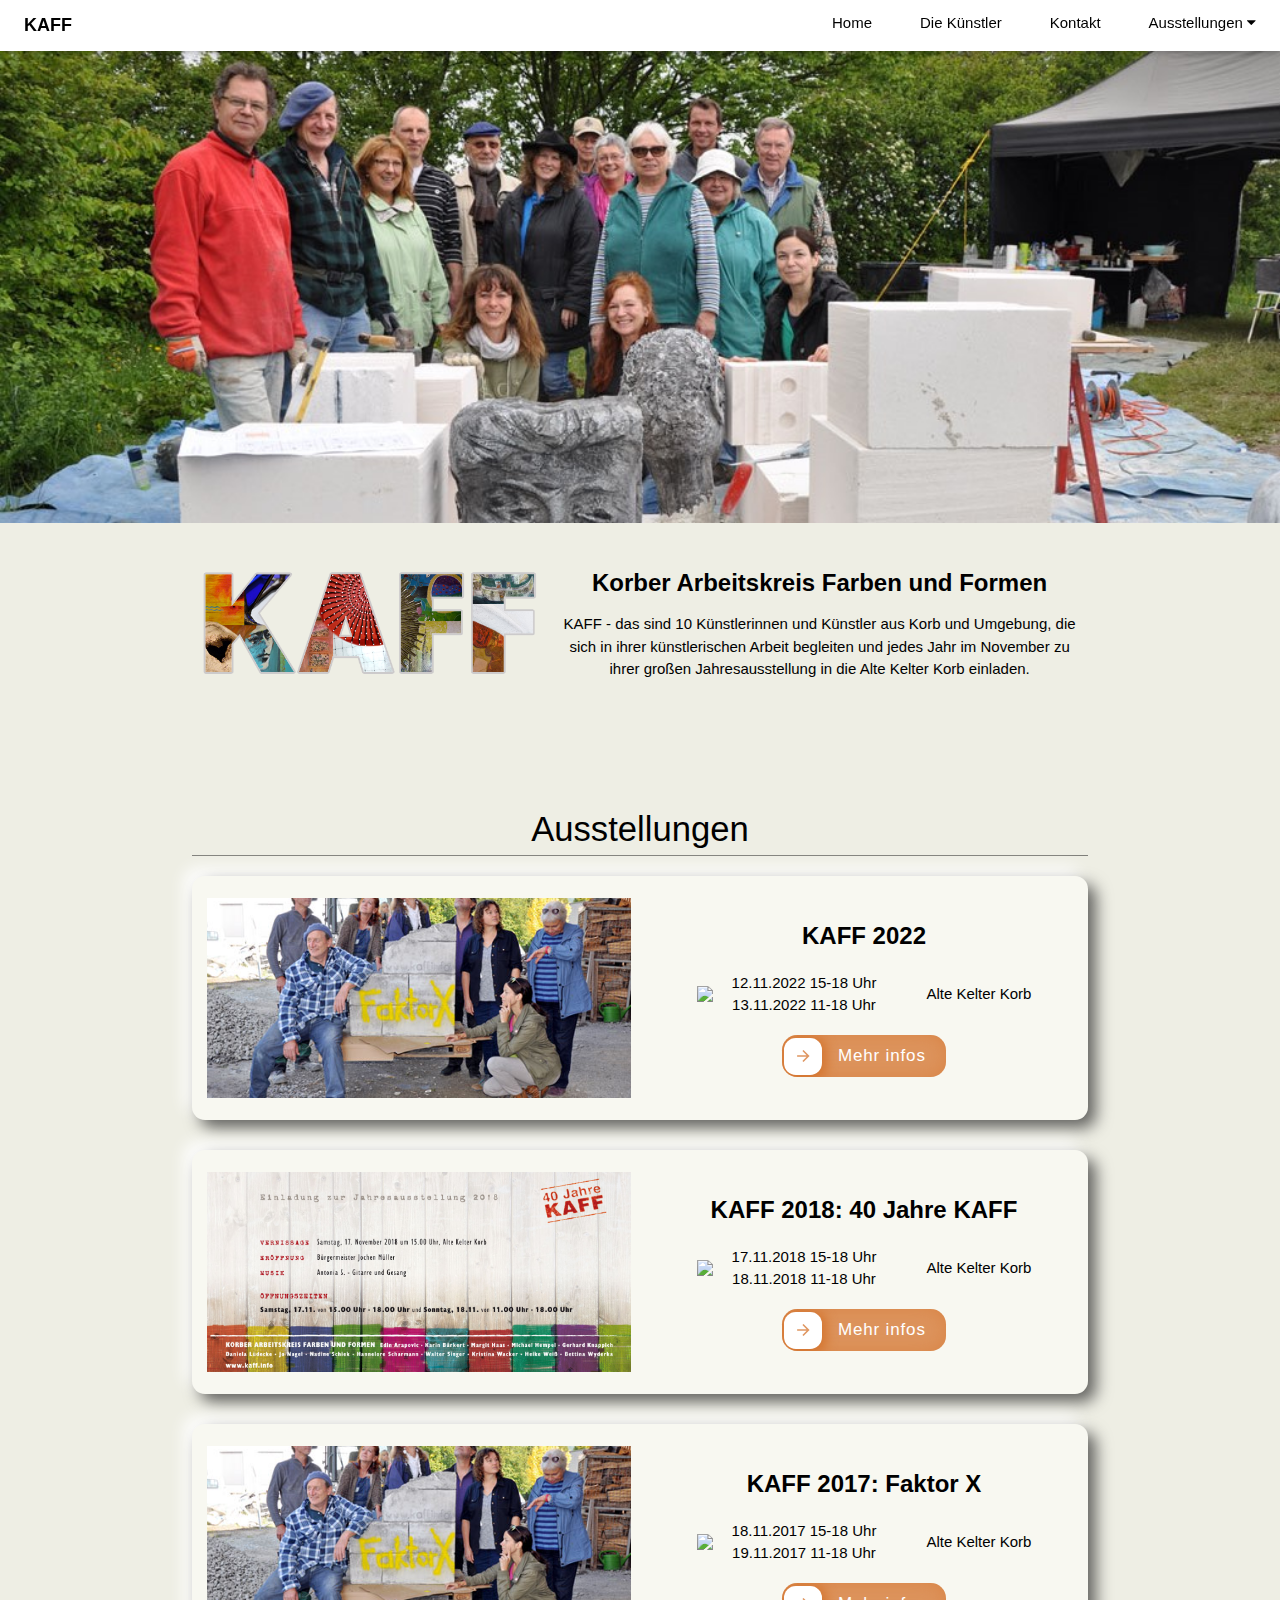
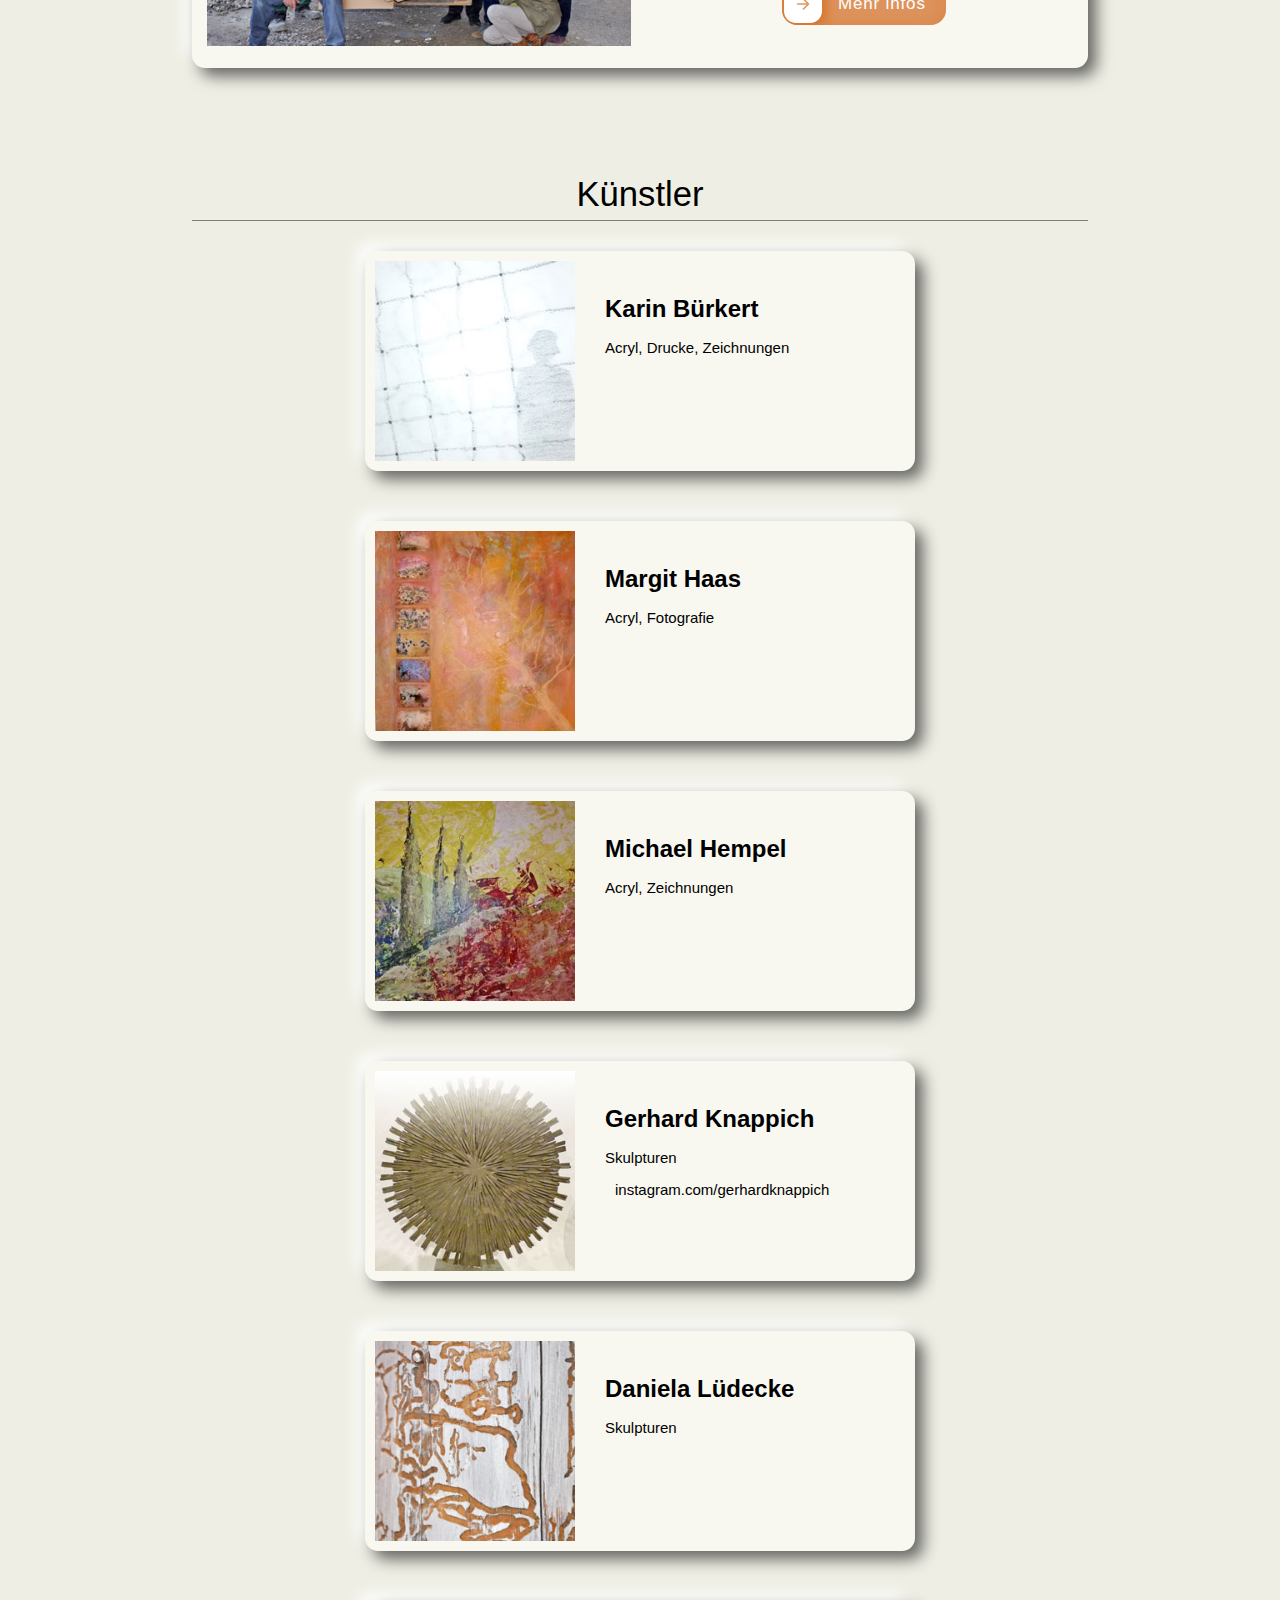
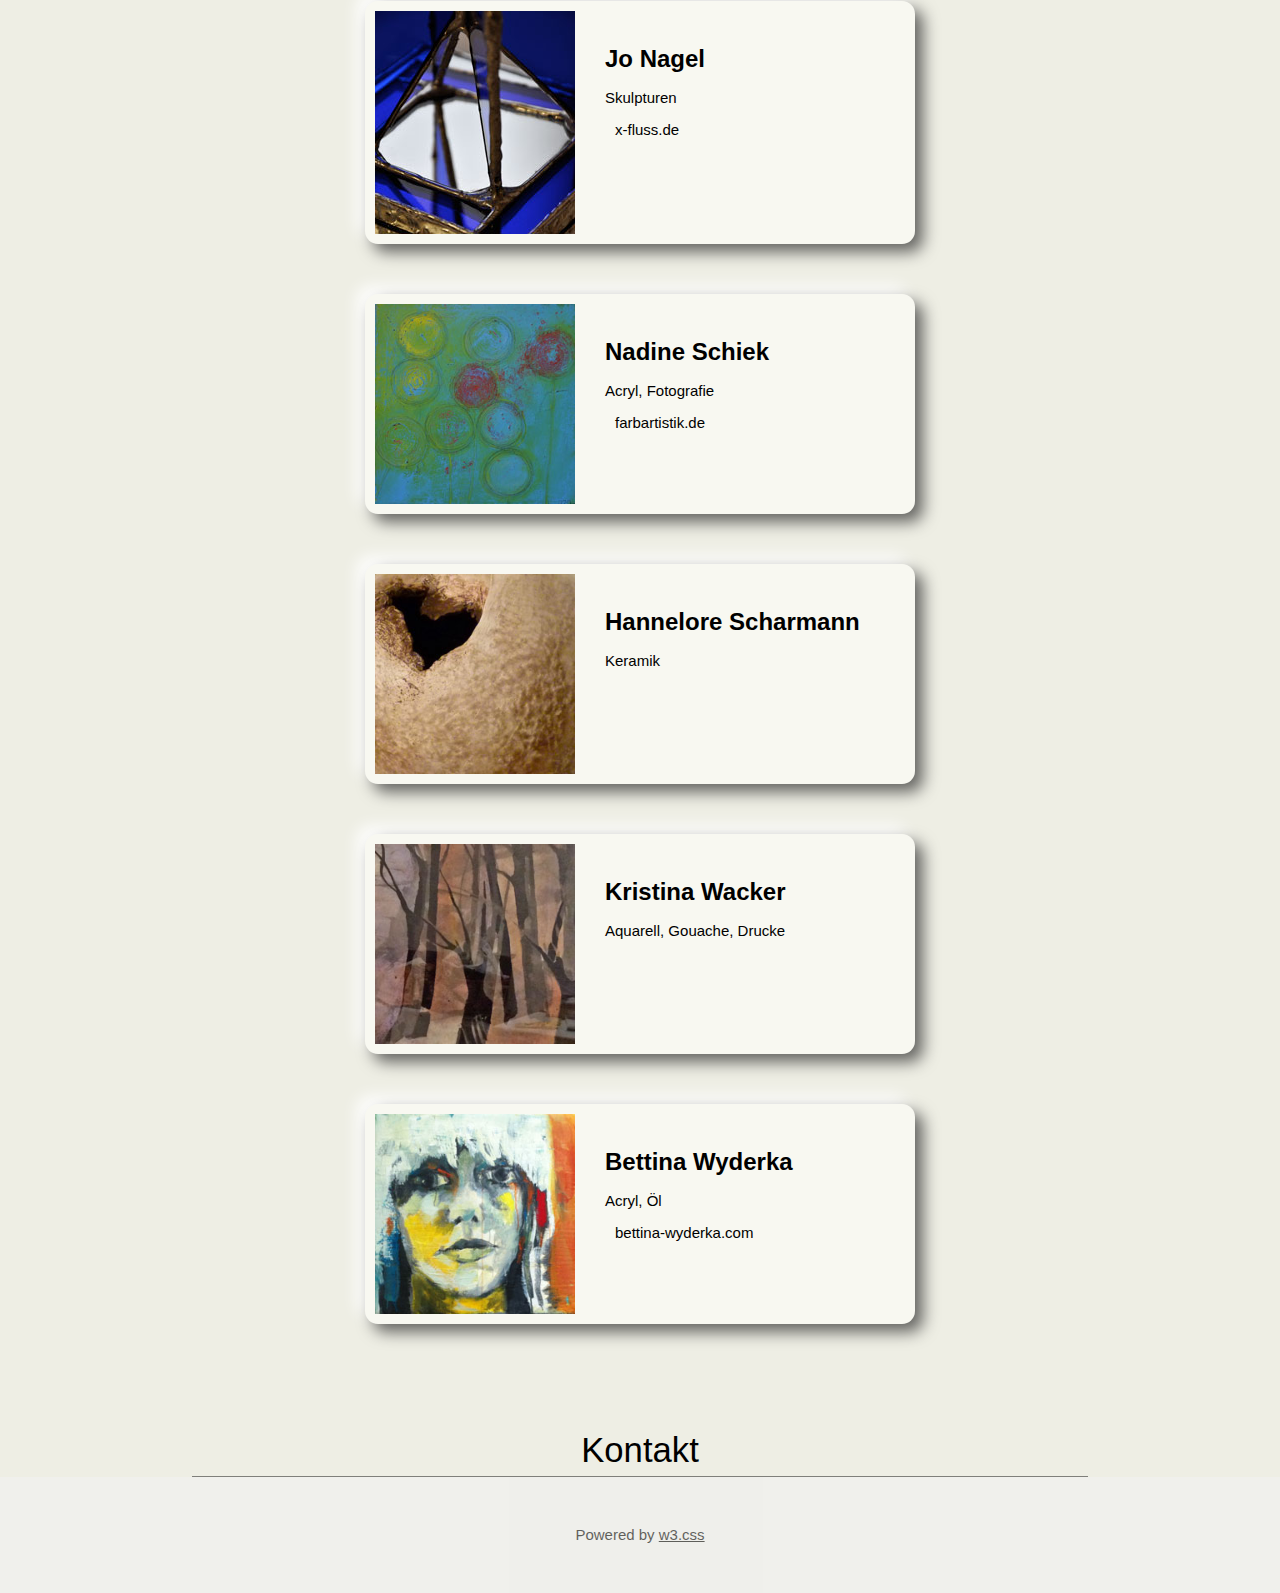
==== index.html @ 0aa97bbf "." ====
<!DOCTYPE html>
<html lang="en">

<head>
    <title>KAFF</title>
    <meta charset="UTF-8">
    <meta name="viewport" content="width=device-width, initial-scale=1">
    <link rel="icon" type="image/x-icon" href="img/favicon.ico">
    <link rel="stylesheet" href="style.css">
    <link rel="stylesheet" href="https://www.w3schools.com/w3css/4/w3.css">
    <link rel="stylesheet" href="https://fonts.googleapis.com/css?family=Lato">
    <link rel="stylesheet" href="https://cdnjs.cloudflare.com/ajax/libs/font-awesome/4.7.0/css/font-awesome.min.css">
    <script src="common/script.js"></script>
    <style>
        body {
            font-family: "Argesta", sans-serif
        }
    </style>
</head>

<body>
    <a id="home"></a>
    <script src="common/nav.js" id="navbar"></script>

    <img src="img/hero.jpg" id="hero">
    <div class="content">

        <!-- KAFF intro -->
        <div class="flex-container" style="margin-bottom:0;">
            <div>
                <img src="img/logo_kaff_16.png" alt="KAFF logo">
            </div>
            <div class="container-item">
                <div class="heading">Korber Arbeitskreis Farben und Formen</div>
                <div>KAFF - das sind 10 Künstlerinnen und Künstler aus Korb und Umgebung, die sich in ihrer
                    künstlerischen Arbeit begleiten und jedes Jahr im November zu ihrer großen Jahresausstellung in die
                    Alte Kelter Korb einladen.</div>
            </div>
        </div>


        <!-- Ausstellungen cards -->
        <div class="section-heading">Ausstellungen</div>
        <!-- 2022 -->
        <div class="flex-container card">
            <div class="thumb-container">
                <img src="img/2017/thumb.jpg" alt="KAFF logo">
            </div>
            <div class="container-item">
                <div class="heading">KAFF 2022</div>
                <div class="icon-row">
                    <img src="https://cdn-icons-png.flaticon.com/128/2370/2370264.png">
                    <div>12.11.2022 15-18 Uhr<br>13.11.2022 11-18 Uhr</div>                  
                    <a class="link-button" style="text-decoration: None; margin-left: 30px;" href="https://goo.gl/maps/zuXbNb7Hev67S79E7">
                        <object data="https://cdn-icons-png.flaticon.com/512/535/535239.png"></object>
                        <span class="link-button-text">Alte Kelter Korb</span>
                    </a>
                </div>
                <button class="cssbuttons-io-button" onclick="window.location.href='ausstellung_2022.html'">
                    <div class="icon">
                        <svg height="24" width="24" viewBox="0 0 24 24" xmlns="http://www.w3.org/2000/svg">
                            <path d="M0 0h24v24H0z" fill="none"></path>
                            <path d="M16.172 11l-5.364-5.364 1.414-1.414L20 12l-7.778 7.778-1.414-1.414L16.172 13H4v-2z"
                                fill="currentColor"></path>
                        </svg>
                    </div>
                    Mehr infos
                </button>

            </div>
        </div>
        <!-- 2018 -->
        <div class="flex-container card">
            <div class="thumb-container">
                <img src="img/2018/thumb.jpg" alt="KAFF logo">
            </div>
            <div class="container-item">
                <div class="heading">KAFF 2018: 40 Jahre KAFF</div>
                <div class="icon-row">
                    <img src="https://cdn-icons-png.flaticon.com/128/2370/2370264.png">
                    <div>17.11.2018 15-18 Uhr<br>18.11.2018 11-18 Uhr</div>
                    <a class="link-button" style="text-decoration: None; margin-left: 30px;" href="https://goo.gl/maps/zuXbNb7Hev67S79E7">
                        <object data="https://cdn-icons-png.flaticon.com/512/535/535239.png"></object>
                        <span class="link-button-text">Alte Kelter Korb</span>
                    </a>
                </div>
                <button class="cssbuttons-io-button" onclick="window.location.href='ausstellung_2018.html'"> Mehr infos
                    <div class="icon">
                        <svg height="24" width="24" viewBox="0 0 24 24" xmlns="http://www.w3.org/2000/svg">
                            <path d="M0 0h24v24H0z" fill="none"></path>
                            <path d="M16.172 11l-5.364-5.364 1.414-1.414L20 12l-7.778 7.778-1.414-1.414L16.172 13H4v-2z"
                                fill="currentColor"></path>
                        </svg>
                    </div>
                </button>
            </div>
        </div>
        <!-- 2017 -->
        <div class="flex-container card">
            <div class="thumb-container">
                <img src="img/2017/thumb.jpg" alt="KAFF logo">
            </div>
            <div class="container-item">
                <div class="heading">KAFF 2017: Faktor X</div>
                <div class="icon-row">
                    <img src="https://cdn-icons-png.flaticon.com/128/2370/2370264.png">
                    <div>18.11.2017 15-18 Uhr<br>19.11.2017 11-18 Uhr</div>
                    <a class="link-button" style="text-decoration: None; margin-left: 30px;" href="https://goo.gl/maps/zuXbNb7Hev67S79E7">
                        <object data="https://cdn-icons-png.flaticon.com/512/535/535239.png"></object>
                        <span class="link-button-text">Alte Kelter Korb</span>
                    </a>
                </div>
                <button class="cssbuttons-io-button" onclick="window.location.href='ausstellung_2017.html'"> Mehr infos
                    <div class="icon">
                        <svg height="24" width="24" viewBox="0 0 24 24" xmlns="http://www.w3.org/2000/svg">
                            <path d="M0 0h24v24H0z" fill="none"></path>
                            <path d="M16.172 11l-5.364-5.364 1.414-1.414L20 12l-7.778 7.778-1.414-1.414L16.172 13H4v-2z"
                                fill="currentColor"></path>
                        </svg>
                    </div>
                </button>
            </div>
        </div>

        <!-- Künstler cards -->
        <a id="Künstler"></a>
        <div class="section-heading">Künstler</div>
        <div class="künstler-section">
            <div class="card künstler-card">
                <img src="img/künstler/karin.jpg">
                <div class="künstler-info">
                    <div>Karin Bürkert</div>
                    <div>Acryl, Drucke, Zeichnungen</div>
                </div>
            </div>
            <div class="card künstler-card">
                <img src="img/künstler/margit.jpg">
                <div class="künstler-info">
                    <div>Margit Haas</div>
                    <div>Acryl, Fotografie</div>
                </div>
            </div>
            <div class="card künstler-card">
                <img src="img/künstler/micha.jpg">
                <div class="künstler-info">
                    <div>Michael Hempel</div>
                    <div>Acryl, Zeichnungen</div>
                </div>
            </div>
            <div class="card künstler-card">
                <img src="img/künstler/gerhard.jpg">
                <div class="künstler-info">
                    <div>Gerhard Knappich</div>
                    <div>Skulpturen</div>
                    <a class="link-button" style="text-decoration: None"
                        href='https://www.instagram.com/gerhardknappich/'>
                        <object data="https://www.svgrepo.com/show/303145/instagram-2-1-logo.svg"></object>
                        <span class="link-button-text">instagram.com/gerhardknappich</span>
                    </a>
                </div>
            </div>
            <div class="card künstler-card">
                <img src="img/künstler/dani.jpg">
                <div class="künstler-info">
                    <div>Daniela Lüdecke</div>
                    <div>Skulpturen</div>
                </div>
            </div>
            <div class="card künstler-card">
                <img src="img/künstler/jo.jpg">
                <div class="künstler-info">
                    <div>Jo Nagel</div>
                    <div>Skulpturen</div>
                    <a class="link-button" style="text-decoration: None" href='https://www.x-fluss.de'>
                        <object data="https://img.icons8.com/dusk/512/domain.png"></object>
                        <span class="link-button-text">x-fluss.de</span>
                    </a>
                </div>
            </div>
            <div class="card künstler-card">
                <img src="img/künstler/nadine.jpg">
                <div class="künstler-info">
                    <div>Nadine Schiek</div>
                    <div>Acryl, Fotografie</div>
                    <a class="link-button" style="text-decoration: None" href='http://www.farbartistik.de/'>
                        <object data="https://img.icons8.com/dusk/512/domain.png"></object>
                        <span class="link-button-text">farbartistik.de</span>
                    </a>
                </div>
            </div>
            <div class="card künstler-card">
                <img src="img/künstler/hanne.jpg">
                <div class="künstler-info">
                    <div>Hannelore Scharmann</div>
                    <div>Keramik</div>
                </div>
            </div>
            <div class="card künstler-card">
                <img src="img/künstler/tiina.jpg">
                <div class="künstler-info">
                    <div>Kristina Wacker</div>
                    <div>Aquarell, Gouache, Drucke</div>
                </div>
            </div>
            <div class="card künstler-card">
                <img src="img/künstler/bettina.jpg">
                <div class="künstler-info">
                    <div>Bettina Wyderka</div>
                    <div>Acryl, Öl</div>
                    <a class="link-button" style="text-decoration: None" href='http://www.bettina-wyderka.com/'>
                        <object data="https://img.icons8.com/dusk/512/domain.png"></object>
                        <span class="link-button-text">bettina-wyderka.com</span>
                    </a>
                </div>
            </div>
        </div>

        <!-- Kontakt -->
        <a id="Kontakt"></a>
        <div class="section-heading">Kontakt</div>



    </div>
    <script src="common/footer.js" id="footer"></script>

</body>

</html>
---- style.css ----
:root {
    --bg: #eeeee4;
    --myorange: rgba(210, 105, 30, 0.702);
}

html {
    scroll-behavior: smooth;
}

body {
    background-color: var(--bg);
}

.heading {
    /* font-size: 20pt;
    color: chocolate; */
    font-size: x-large;
    font-weight: bold;
}

.flex-container {
    display: flex;
    flex-direction: row;
    gap: 20px;
    margin-top: 20px;
    margin-bottom: 30px;
    padding: 10px;
    justify-content: space-between;
    align-items: center;
}

#hero {
    width: 100vw;
    padding-top: 50px;
}

.flex-container img {
    width: 99%;
    max-height: 200px;
    object-fit: cover;
}

.thumb-container {
    width: 100%;
}

.thumb-container>img {
    margin-left: 5px;
    margin-right: 5px;
}


.flex-container * {
    margin-top: 6px;
    margin-bottom: 6px;
}

.card {
    /* border-radius: 10px; */
    /* box-shadow: rgba(0, 0, 0, 0.35) 0px 3px 7px; */
    border-radius: 13px;
    background: #f8f8f1;
    box-shadow: 8px 8px 16px #636360,
        -8px -8px 16px #ffffff;
}

.container-item {
    display: flex;
    flex-direction: column;
    width: 100%;
    align-items: center;
}

.container-item>* {
    text-align: center;
}

.content {
    width: 70vw;
    margin: auto;
}

.section-heading {
    font-size: 26pt;
    text-align: center;
    border-bottom: solid 1px rgba(0, 0, 0, 0.468);
    margin-top: 100px;
}

.icon-row {
    display: flex;
    align-items: center;
}

.icon-row img {
    width: 25px;
    margin-right: 10px;
}

.icon-row > a > object {
    /* width: 25px; */
    margin-right: 10px;
}

.künstler-section {
    display: flex;
    flex-direction: row;
    flex-wrap: wrap;
    justify-content: space-evenly;
    gap: 20px;
}

.no-sep {
    border-bottom: none;
}

.slidesContainer {
    position: relative;
}

.slidesButtonLeft {
    position: absolute;
    top: 50%;
    left: 0%;
}

.slidesButtonRight {
    position: absolute;
    top: 50%;
    right: 0%;
}

.image {
    width: 100%;
    max-height: 70vh;
    object-fit: contain;
}

.mySlides {
    display: none;
}

.mySlides::after {
    content: test
}

.künstler-card {
    width: 550px;
    /* margin-right: 20px; */
    margin-top: 30px;
    padding: 10px;
    display: flex;
    flex-direction: row;
    justify-content: flex-start;
}


.künstler-card>img {
    width: 200px;
    margin-right: 10px;
}


.künstler-info {
    display: flex;
    justify-content: flex-start;
    flex-direction: column;
    padding: 20px;
}

.künstler-info>* {
    margin-top: 10px;
}

.künstler-info>*:first-child {
    font-size: x-large;
    font-weight: bold;
}

.cssbuttons-io-button {
    background: var(--myorange);
    color: white;
    font-family: inherit;
    padding: 0.35em;
    padding-right: 1.2em;
    font-size: 17px;
    font-weight: 500;
    border-radius: 0.9em;
    border: none;
    letter-spacing: 0.05em;
    display: flex;
    align-items: center;
    box-shadow: inset 0 0 1.6em -0.6em var(--myorange);
    overflow: hidden;
    position: relative;
    height: 2.5em;
    padding-left: 3.3em;
}

.cssbuttons-io-button .icon {
    background: white;
    margin-left: 1em;
    position: absolute;
    display: flex;
    align-items: center;
    justify-content: center;
    height: 2.2em;
    width: 2.2em;
    border-radius: 0.7em;
    box-shadow: 0.1em 0.1em 0.6em 0.2em var(--myorange);
    left: -0.85em;
    transition: all 0.3s;
}

.cssbuttons-io-button:hover {
    cursor: pointer;
}

.cssbuttons-io-button:hover .icon {
    width: calc(100% - 0.3em);
}

.cssbuttons-io-button .icon svg {
    width: 1.1em;
    transition: transform 0.3s;
    color: var(--myorange);
}

.cssbuttons-io-button:hover .icon svg {
    transform: translateX(0.1em);
}

.cssbuttons-io-button:active .icon {
    transform: scale(0.95);
}

.link-button {
    display: flex;
    align-items: center;
    gap: 10px;
}

.link-button > object {
    height: 22px;
}

.link-button > span {
    position: relative;
}

.link-button > span::after {
    position: absolute;
    content: "";
    width: 0;
    left: 0;
    bottom: -2px;
    background: var(--myorange);
    height: 2px;
    transition: 0.2s ease-in-out;
}

.link-button:hover > span:after {
    width: 100%;
}

@media screen and (max-width: 900px) {

    .flex-container {
        flex-direction: column;
    }

    .content {
        width: 90vw;
        margin: auto;
    }

    .thumb-container {
        width: 70vw
    }

    .container-item {
        align-items: center;
    }

    .button-4 {
        width: 80%;
    }

    .künstler-card {
        width: 100%;
        flex-direction: column;
        align-items: center;
        padding-top: 20px;
    }

    .künstler-card .button-4 {
        width: 100%
    }

    .künstler-info>* {
        text-align: center;
    }
}
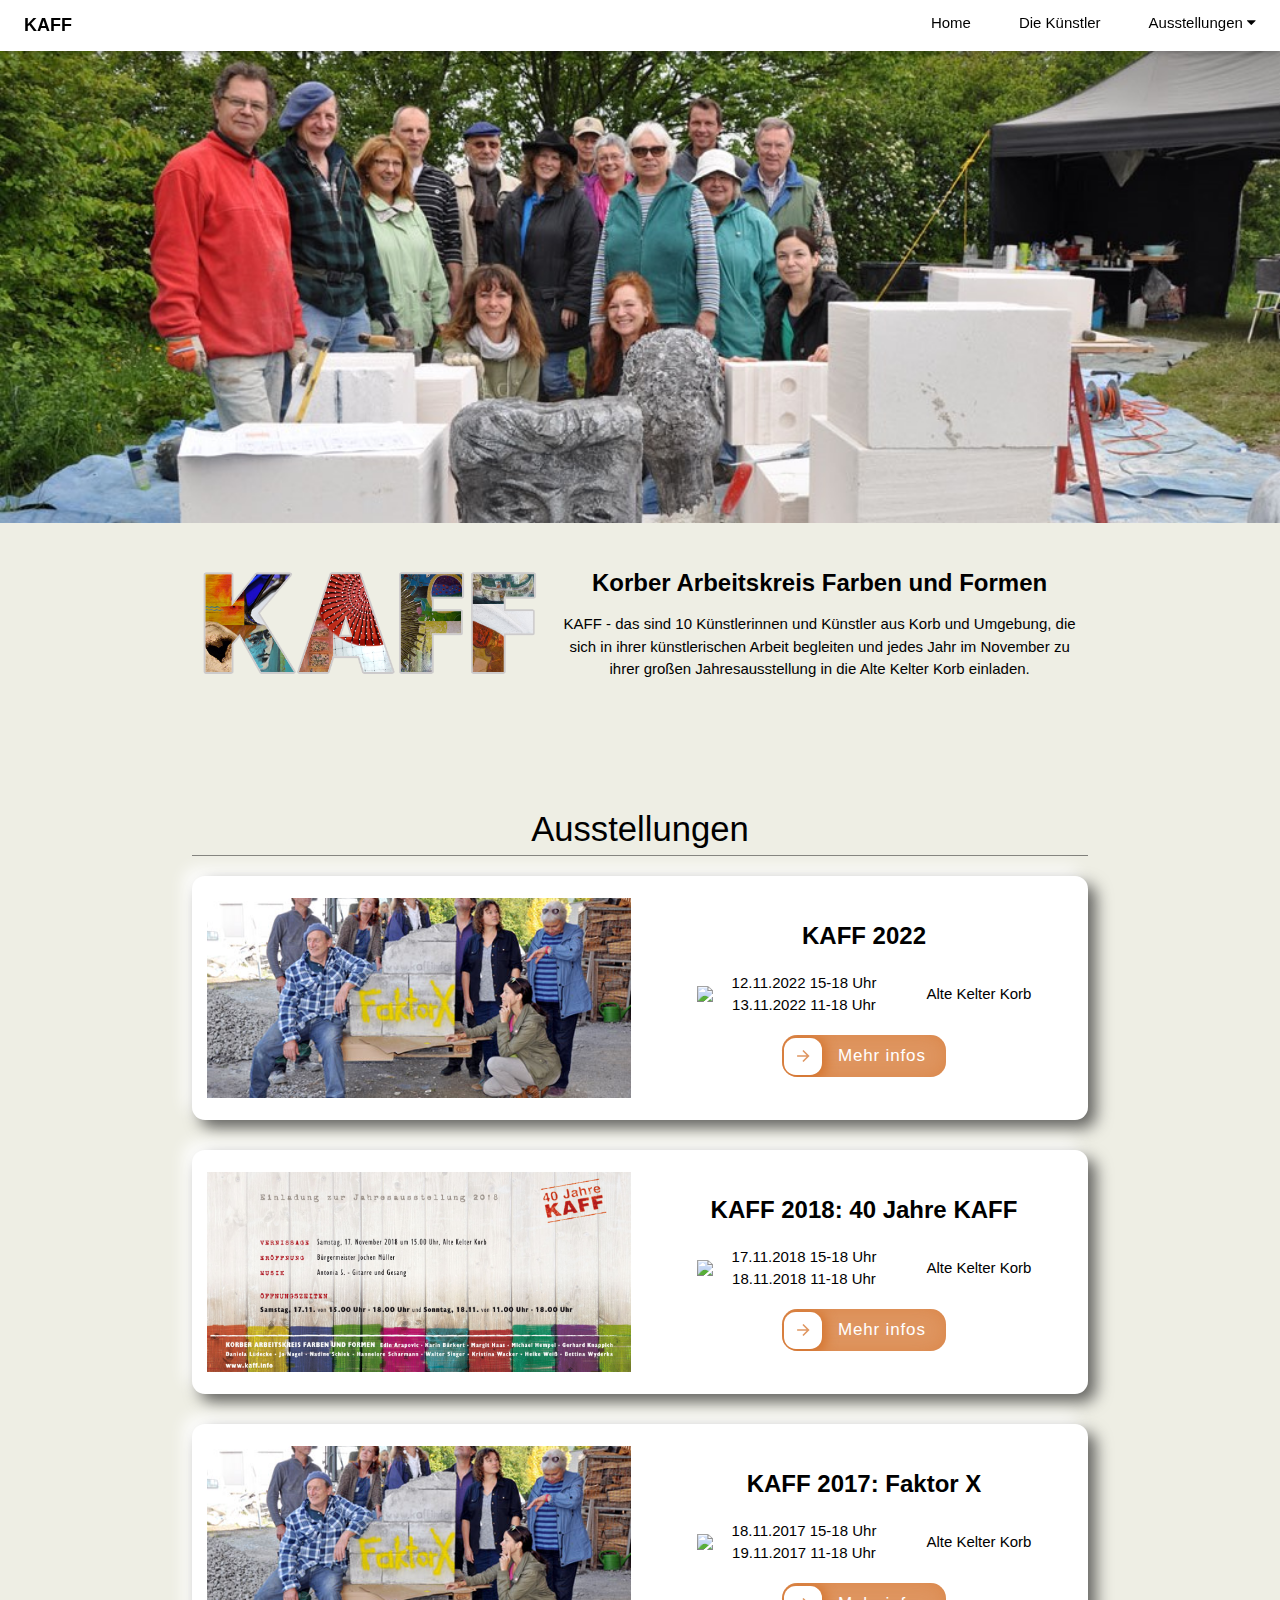
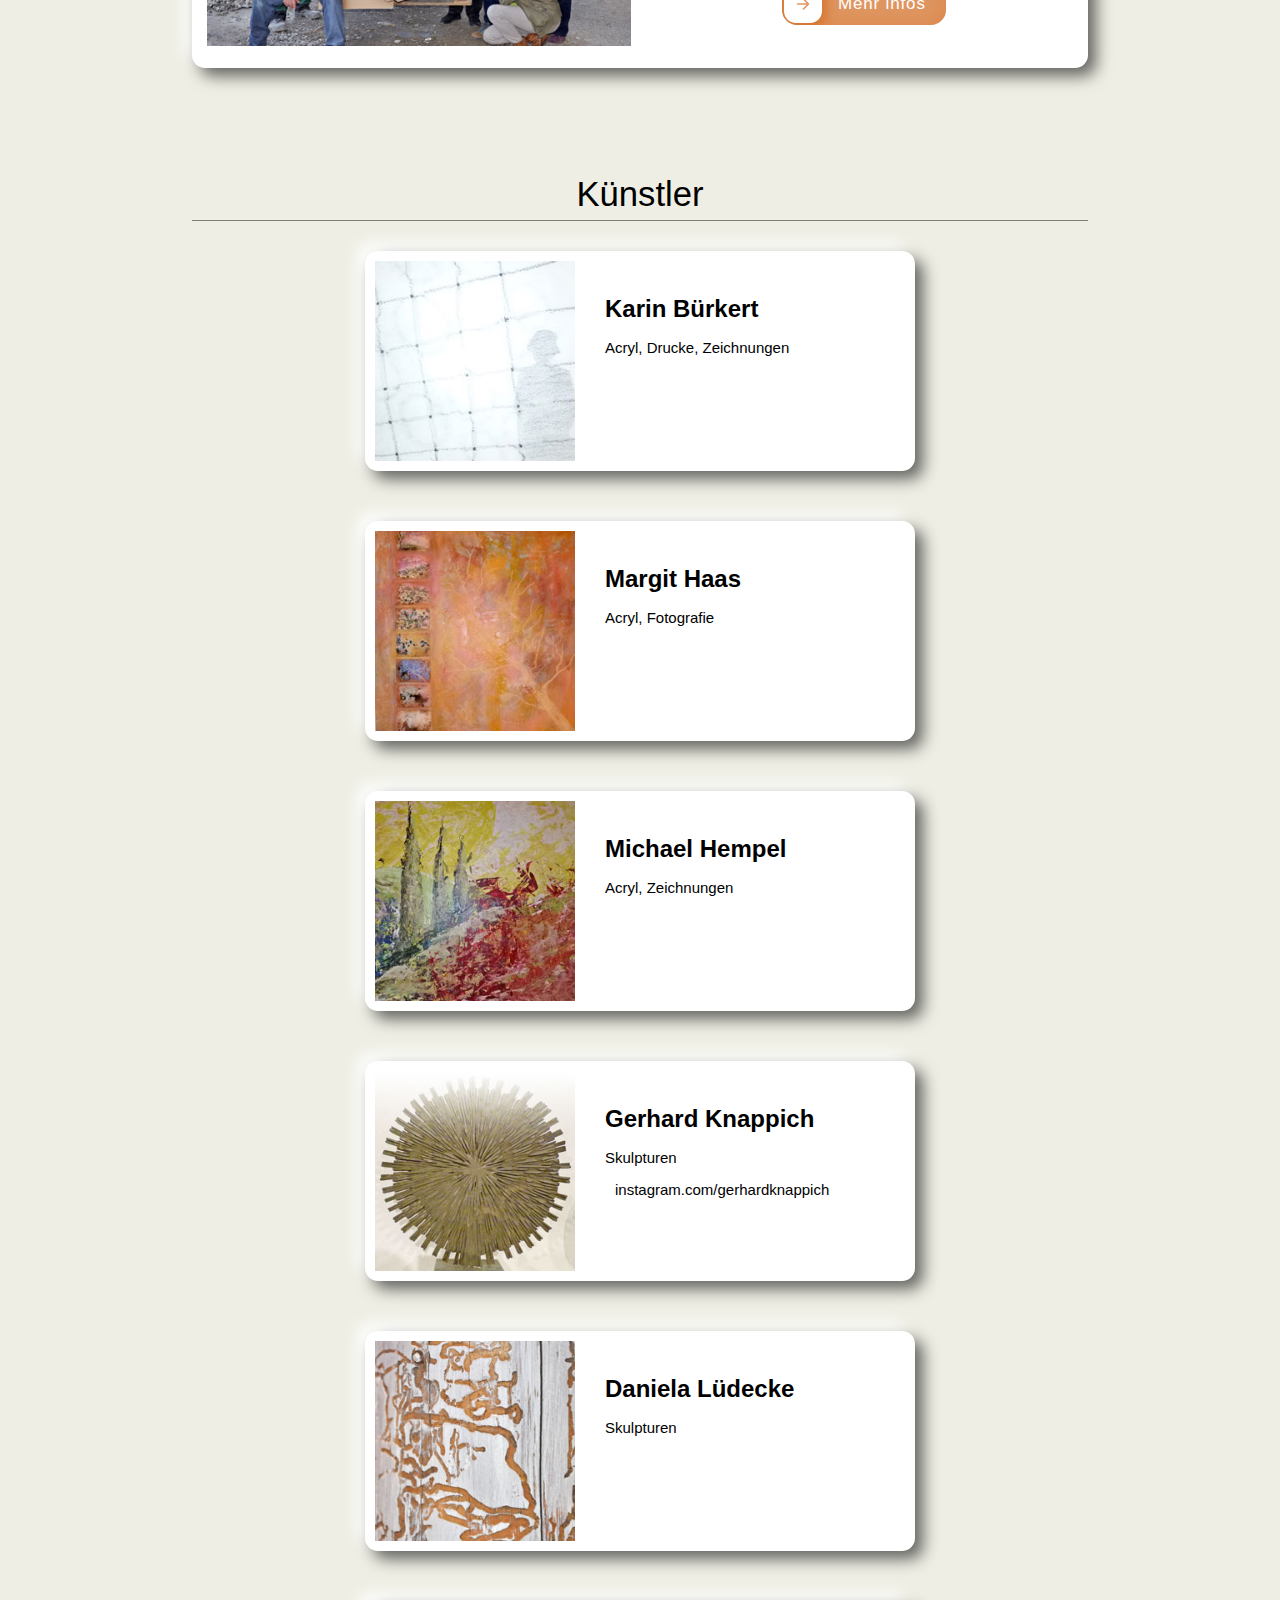
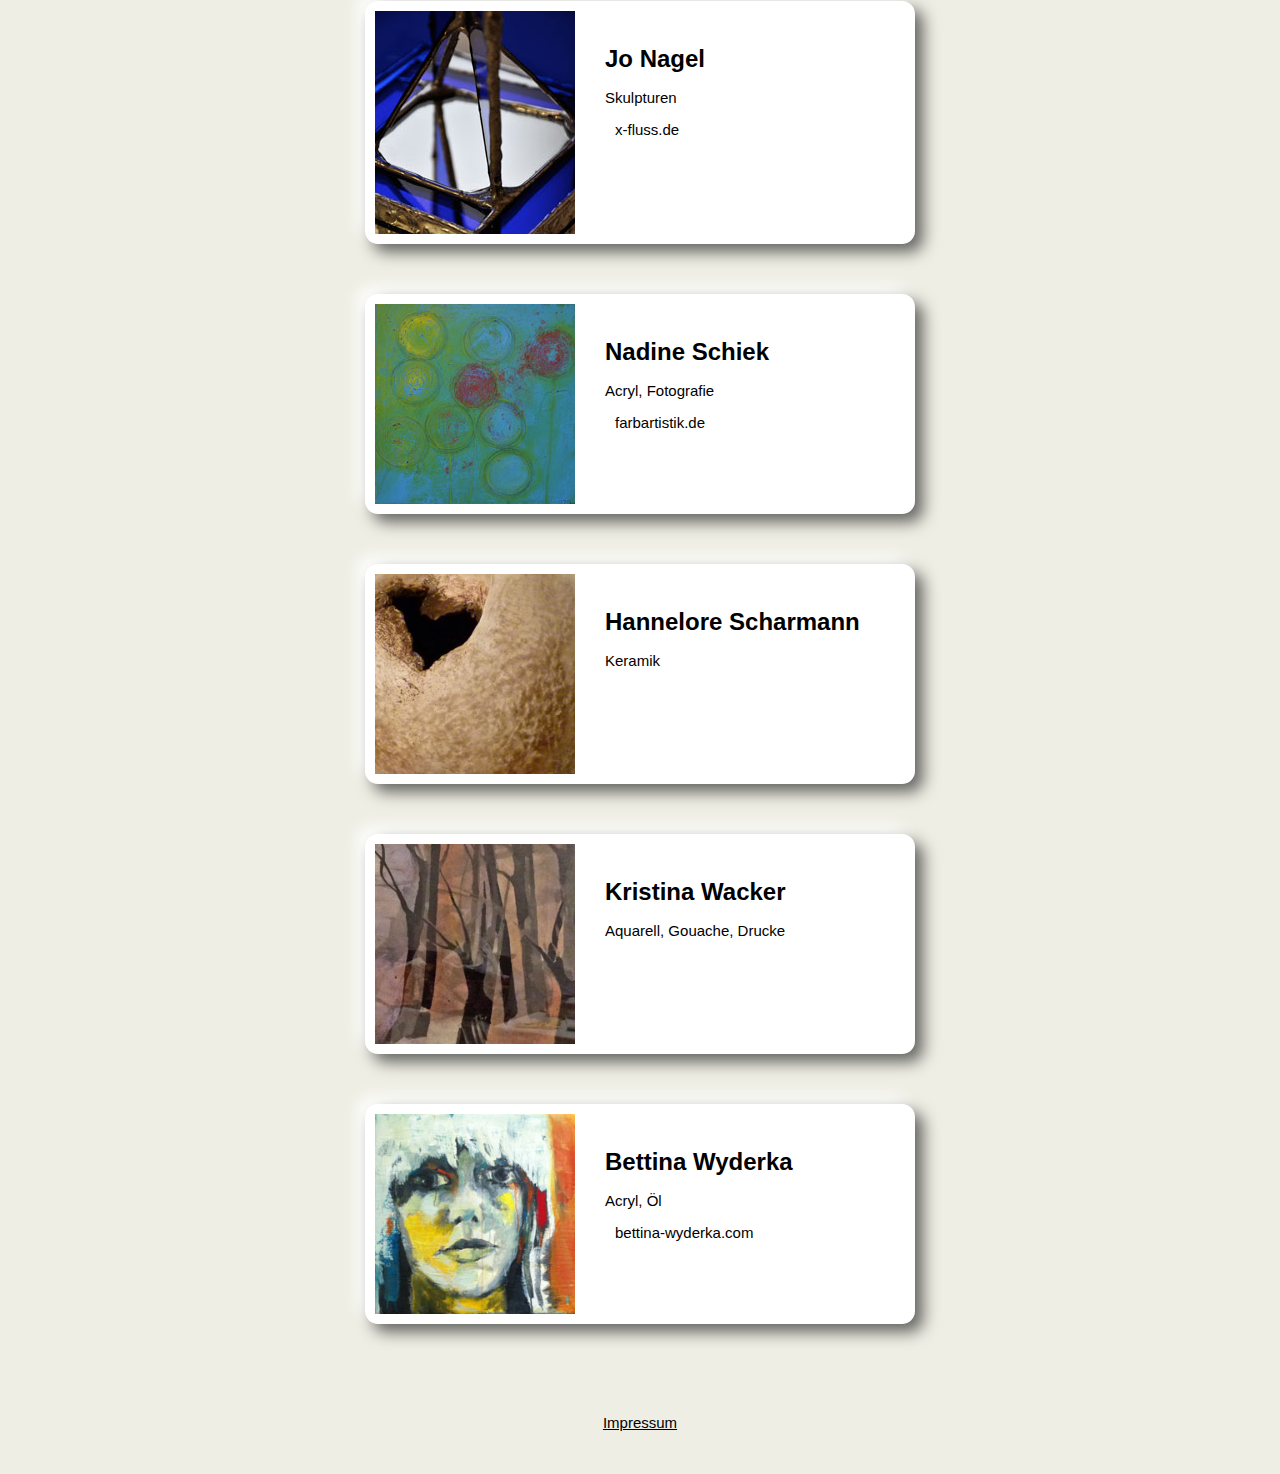
==== commit afd2534a: "update" ====
--- a/index.html
+++ b/index.html
@@ -56,7 +56,7 @@
                         <span class="link-button-text">Alte Kelter Korb</span>
                     </a>
                 </div>
-                <button class="cssbuttons-io-button" onclick="window.location.href='ausstellung_2022.html'">
+                <a class="cssbuttons-io-button" href='ausstellung_2022.html'>
                     <div class="icon">
                         <svg height="24" width="24" viewBox="0 0 24 24" xmlns="http://www.w3.org/2000/svg">
                             <path d="M0 0h24v24H0z" fill="none"></path>
@@ -65,7 +65,7 @@
                         </svg>
                     </div>
                     Mehr infos
-                </button>
+                </a>
 
             </div>
         </div>
@@ -84,7 +84,7 @@
                         <span class="link-button-text">Alte Kelter Korb</span>
                     </a>
                 </div>
-                <button class="cssbuttons-io-button" onclick="window.location.href='ausstellung_2018.html'"> Mehr infos
+                <a class="cssbuttons-io-button" href="ausstellung_2018.html"> Mehr infos
                     <div class="icon">
                         <svg height="24" width="24" viewBox="0 0 24 24" xmlns="http://www.w3.org/2000/svg">
                             <path d="M0 0h24v24H0z" fill="none"></path>
@@ -92,7 +92,7 @@
                                 fill="currentColor"></path>
                         </svg>
                     </div>
-                </button>
+                </a>
             </div>
         </div>
         <!-- 2017 -->
@@ -110,7 +110,7 @@
                         <span class="link-button-text">Alte Kelter Korb</span>
                     </a>
                 </div>
-                <button class="cssbuttons-io-button" onclick="window.location.href='ausstellung_2017.html'"> Mehr infos
+                <a class="cssbuttons-io-button" href="ausstellung_2017.html"> Mehr infos
                     <div class="icon">
                         <svg height="24" width="24" viewBox="0 0 24 24" xmlns="http://www.w3.org/2000/svg">
                             <path d="M0 0h24v24H0z" fill="none"></path>
@@ -118,7 +118,7 @@
                                 fill="currentColor"></path>
                         </svg>
                     </div>
-                </button>
+                </a>
             </div>
         </div>
 
@@ -215,9 +215,9 @@
             </div>
         </div>
 
-        <!-- Kontakt -->
+        <!-- Kontakt
         <a id="Kontakt"></a>
-        <div class="section-heading">Kontakt</div>
+        <div class="section-heading">Kontakt</div> -->
 
 
 
--- a/style.css
+++ b/style.css
@@ -3,17 +3,11 @@
     --myorange: rgba(210, 105, 30, 0.702);
 }
 
-html {
-    scroll-behavior: smooth;
-}
-
 body {
     background-color: var(--bg);
 }
 
 .heading {
-    /* font-size: 20pt;
-    color: chocolate; */
     font-size: x-large;
     font-weight: bold;
 }
@@ -59,7 +53,7 @@
     /* border-radius: 10px; */
     /* box-shadow: rgba(0, 0, 0, 0.35) 0px 3px 7px; */
     border-radius: 13px;
-    background: #f8f8f1;
+    background: white;
     box-shadow: 8px 8px 16px #636360,
         -8px -8px 16px #ffffff;
 }
@@ -78,6 +72,16 @@
 .content {
     width: 70vw;
     margin: auto;
+}
+
+.footer {
+    height: 100px;
+    width: 100vw;
+    display: flex;
+    align-items: center;
+    justify-content: center;
+    justify-items: center;
+    margin-top: 50px;
 }
 
 .section-heading {
@@ -195,6 +199,7 @@
     position: relative;
     height: 2.5em;
     padding-left: 3.3em;
+    text-decoration: none;
 }
 
 .cssbuttons-io-button .icon {
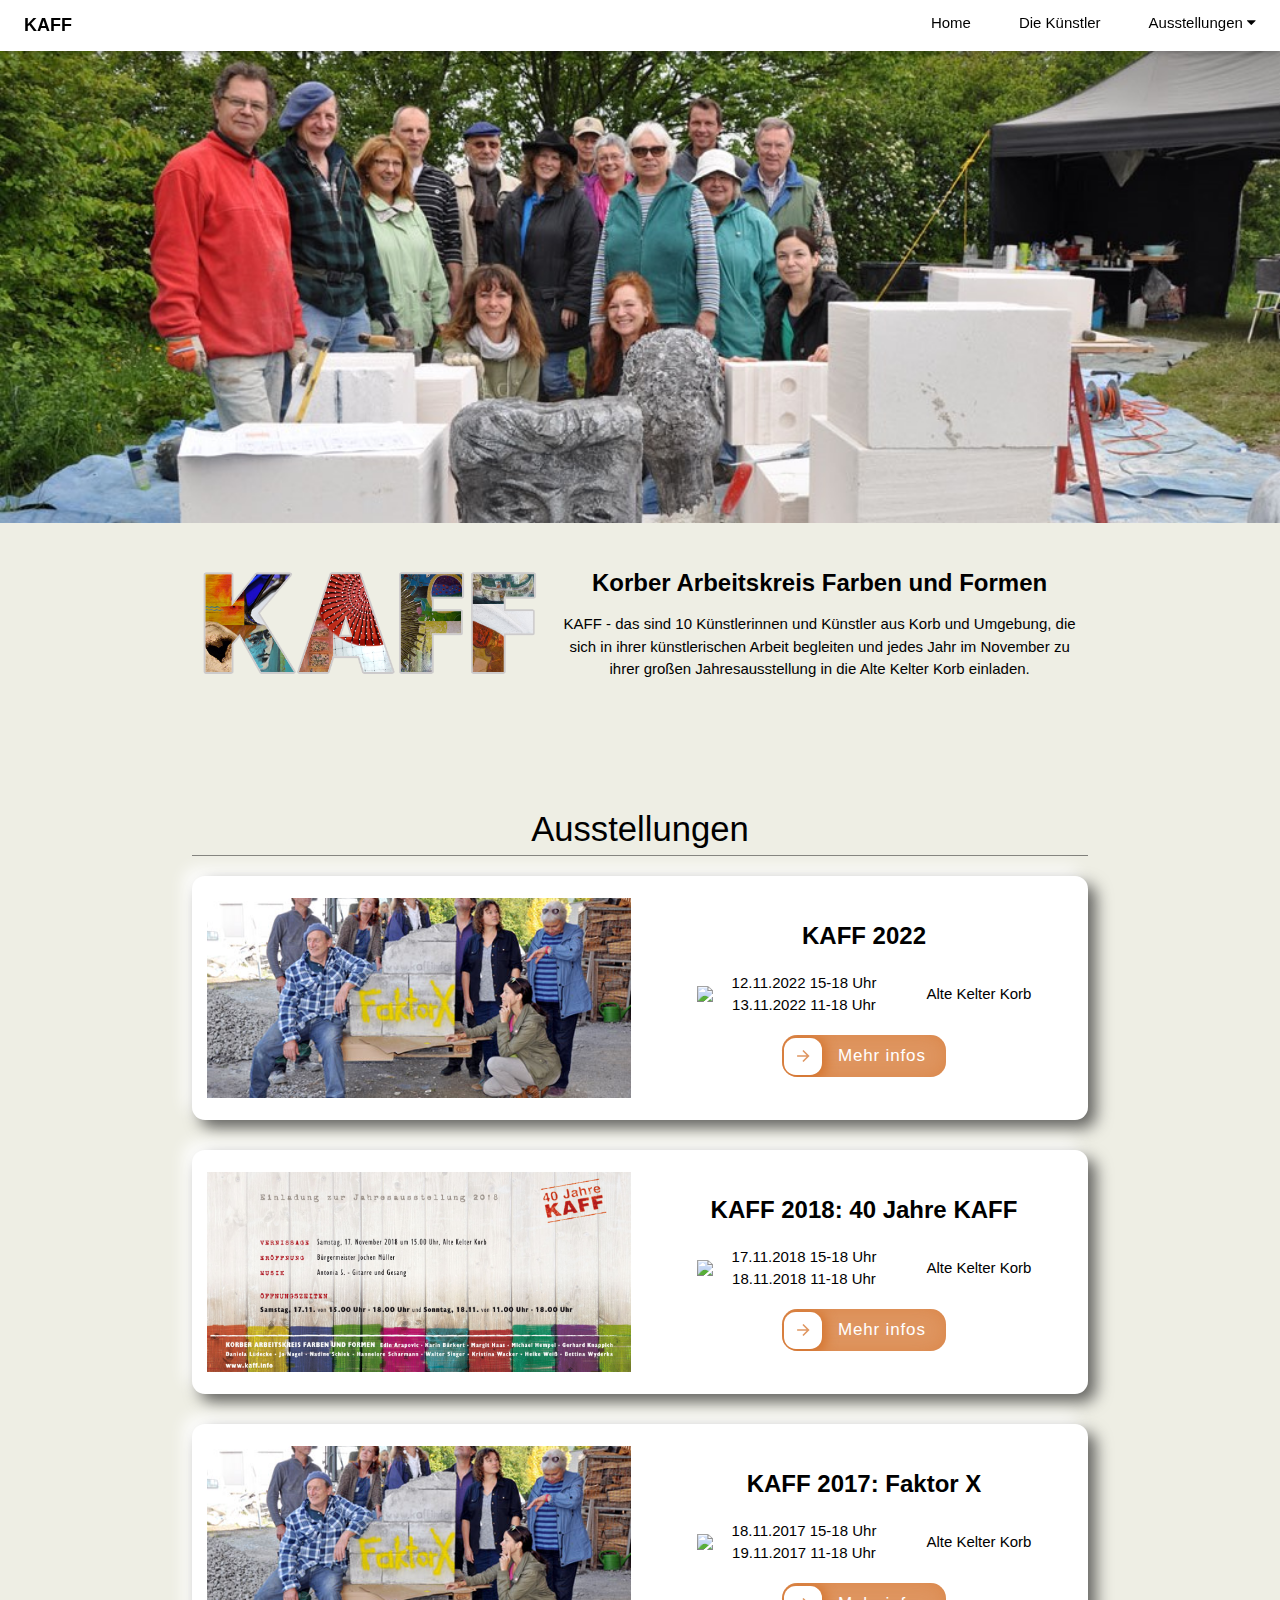
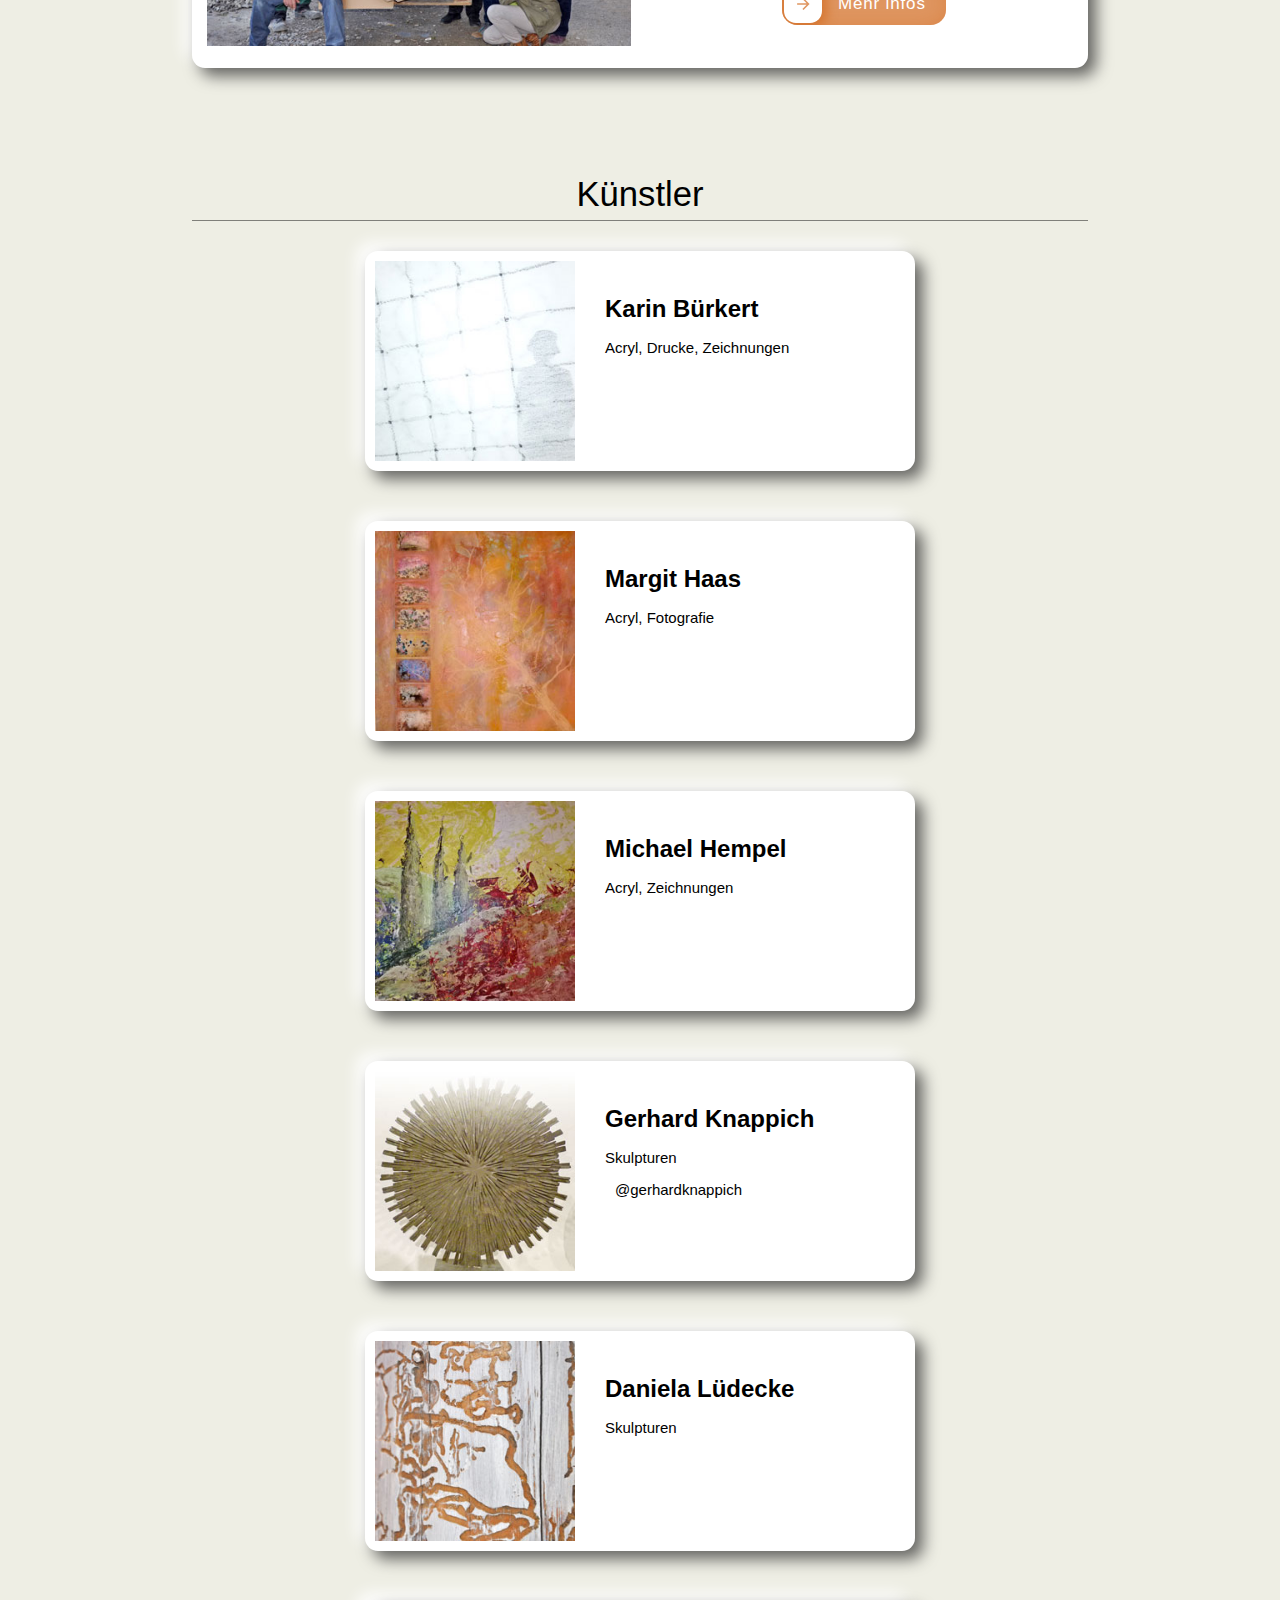
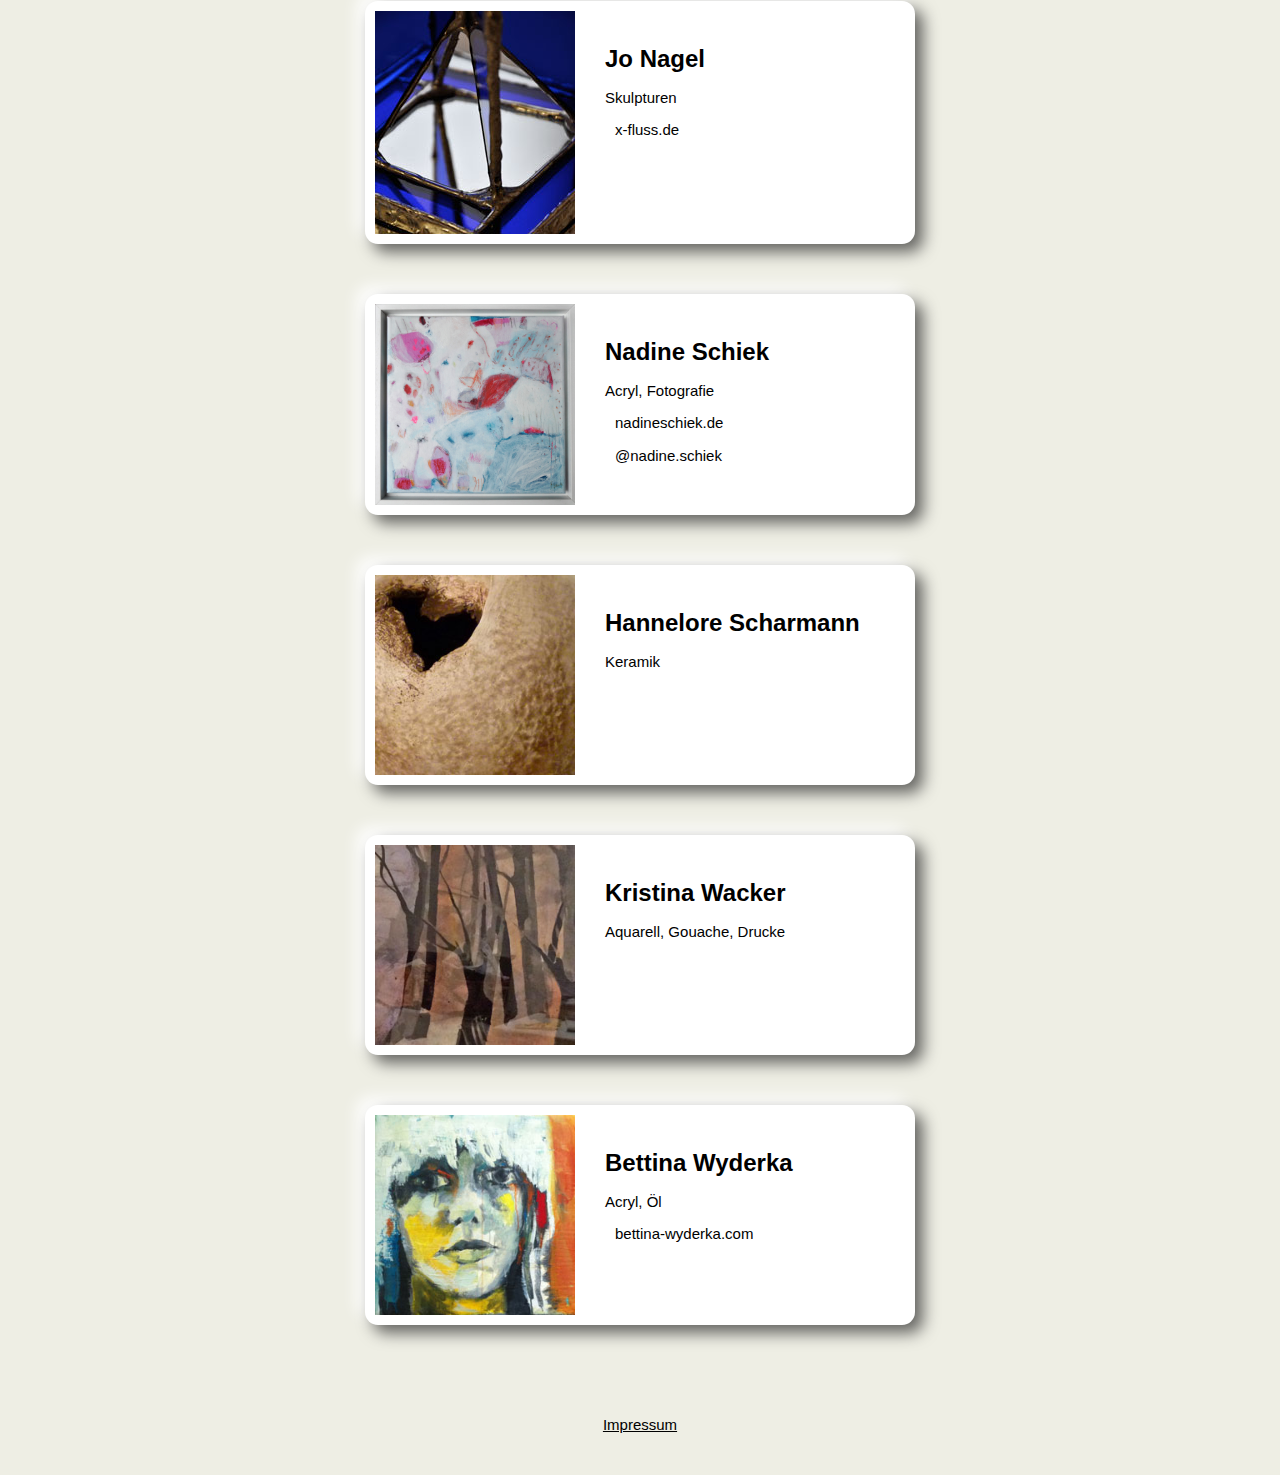
==== commit b72e1d00: "update nadine" ====
--- a/index.html
+++ b/index.html
@@ -155,7 +155,7 @@
                     <a class="link-button" style="text-decoration: None"
                         href='https://www.instagram.com/gerhardknappich/'>
                         <object data="https://www.svgrepo.com/show/303145/instagram-2-1-logo.svg"></object>
-                        <span class="link-button-text">instagram.com/gerhardknappich</span>
+                        <span class="link-button-text">@gerhardknappich</span>
                     </a>
                 </div>
             </div>
@@ -182,10 +182,15 @@
                 <div class="künstler-info">
                     <div>Nadine Schiek</div>
                     <div>Acryl, Fotografie</div>
-                    <a class="link-button" style="text-decoration: None" href='http://www.farbartistik.de/'>
+                    <a class="link-button" style="text-decoration: None" href='http://www.nadineschiek.de/'>
                         <object data="https://img.icons8.com/dusk/512/domain.png"></object>
-                        <span class="link-button-text">farbartistik.de</span>
-                    </a>
+                        <span class="link-button-text">nadineschiek.de</span>
+                    </a>
+                    <a class="link-button" style="text-decoration: None"
+                        href='https://www.instagram.com/nadine.schiek/'>
+                        <object data="https://www.svgrepo.com/show/303145/instagram-2-1-logo.svg"></object>
+                        <span class="link-button-text">@nadine.schiek</span>
+                    </a>    
                 </div>
             </div>
             <div class="card künstler-card">
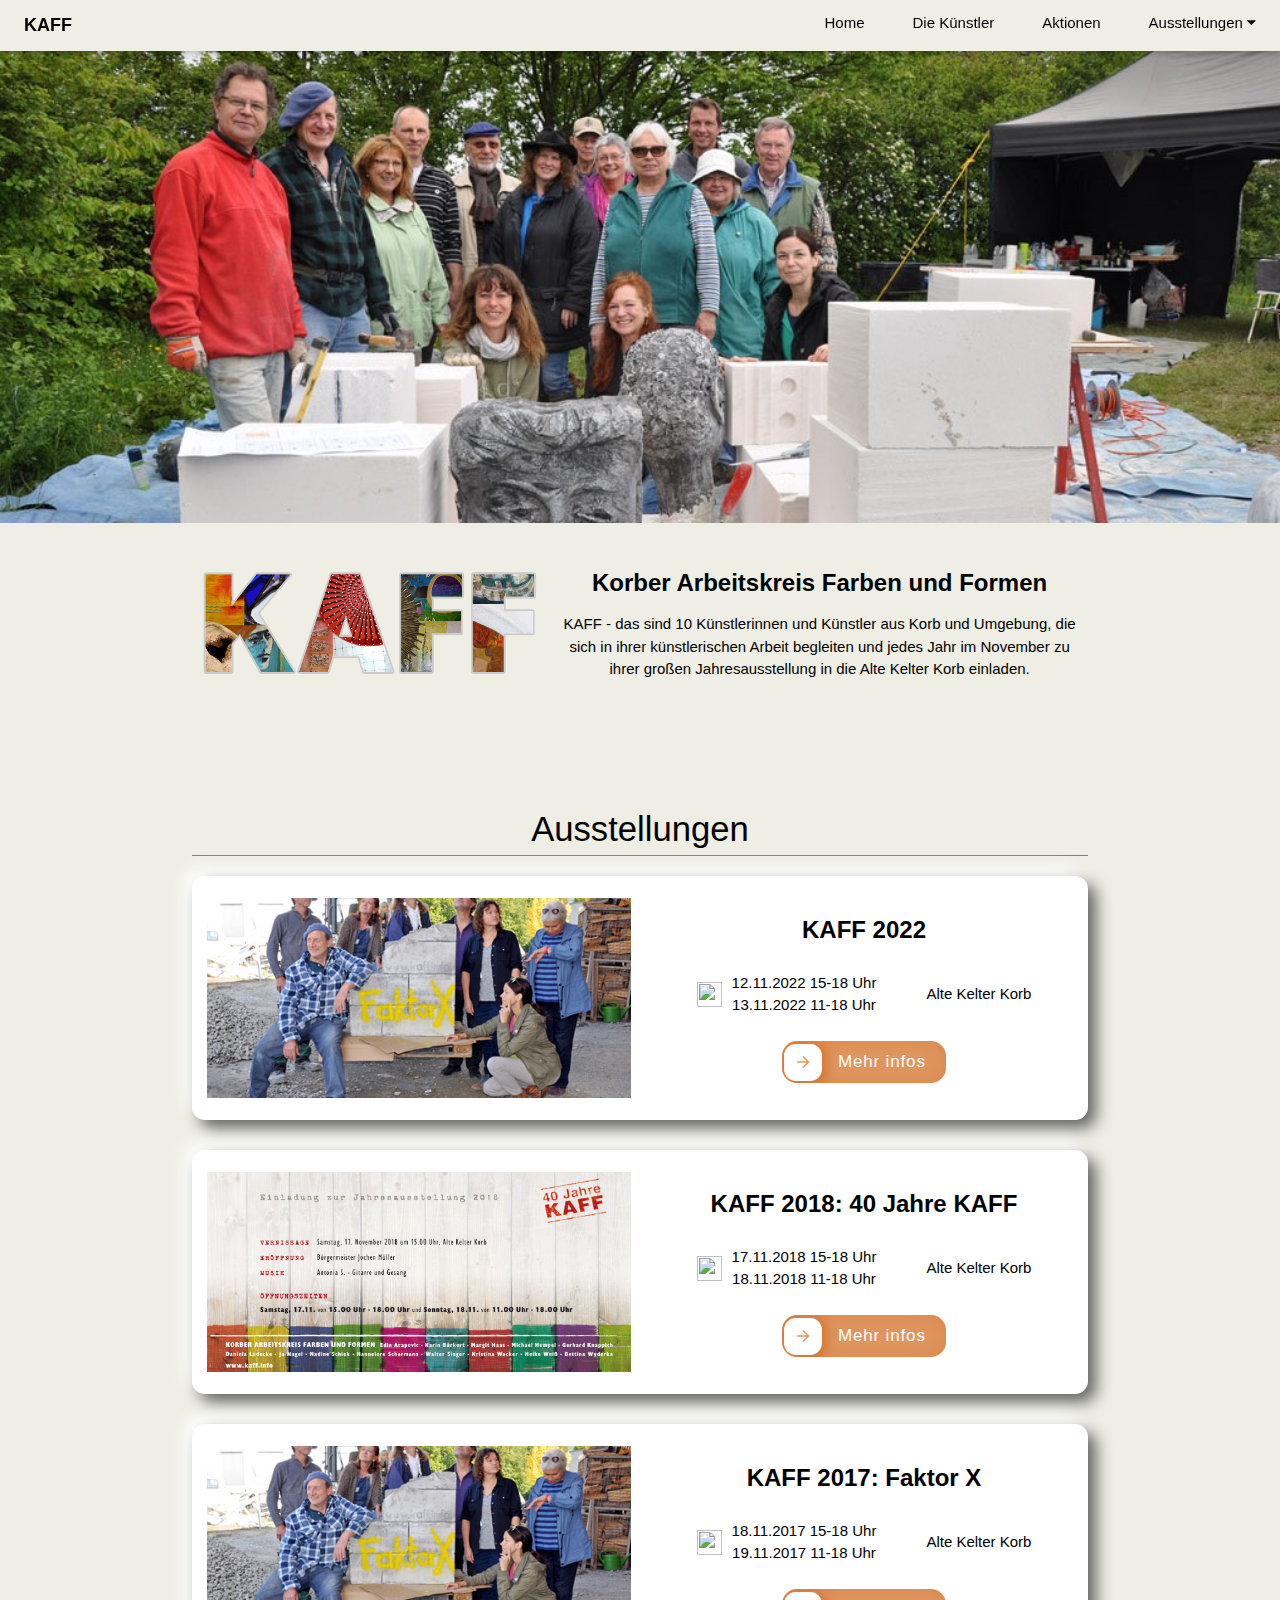
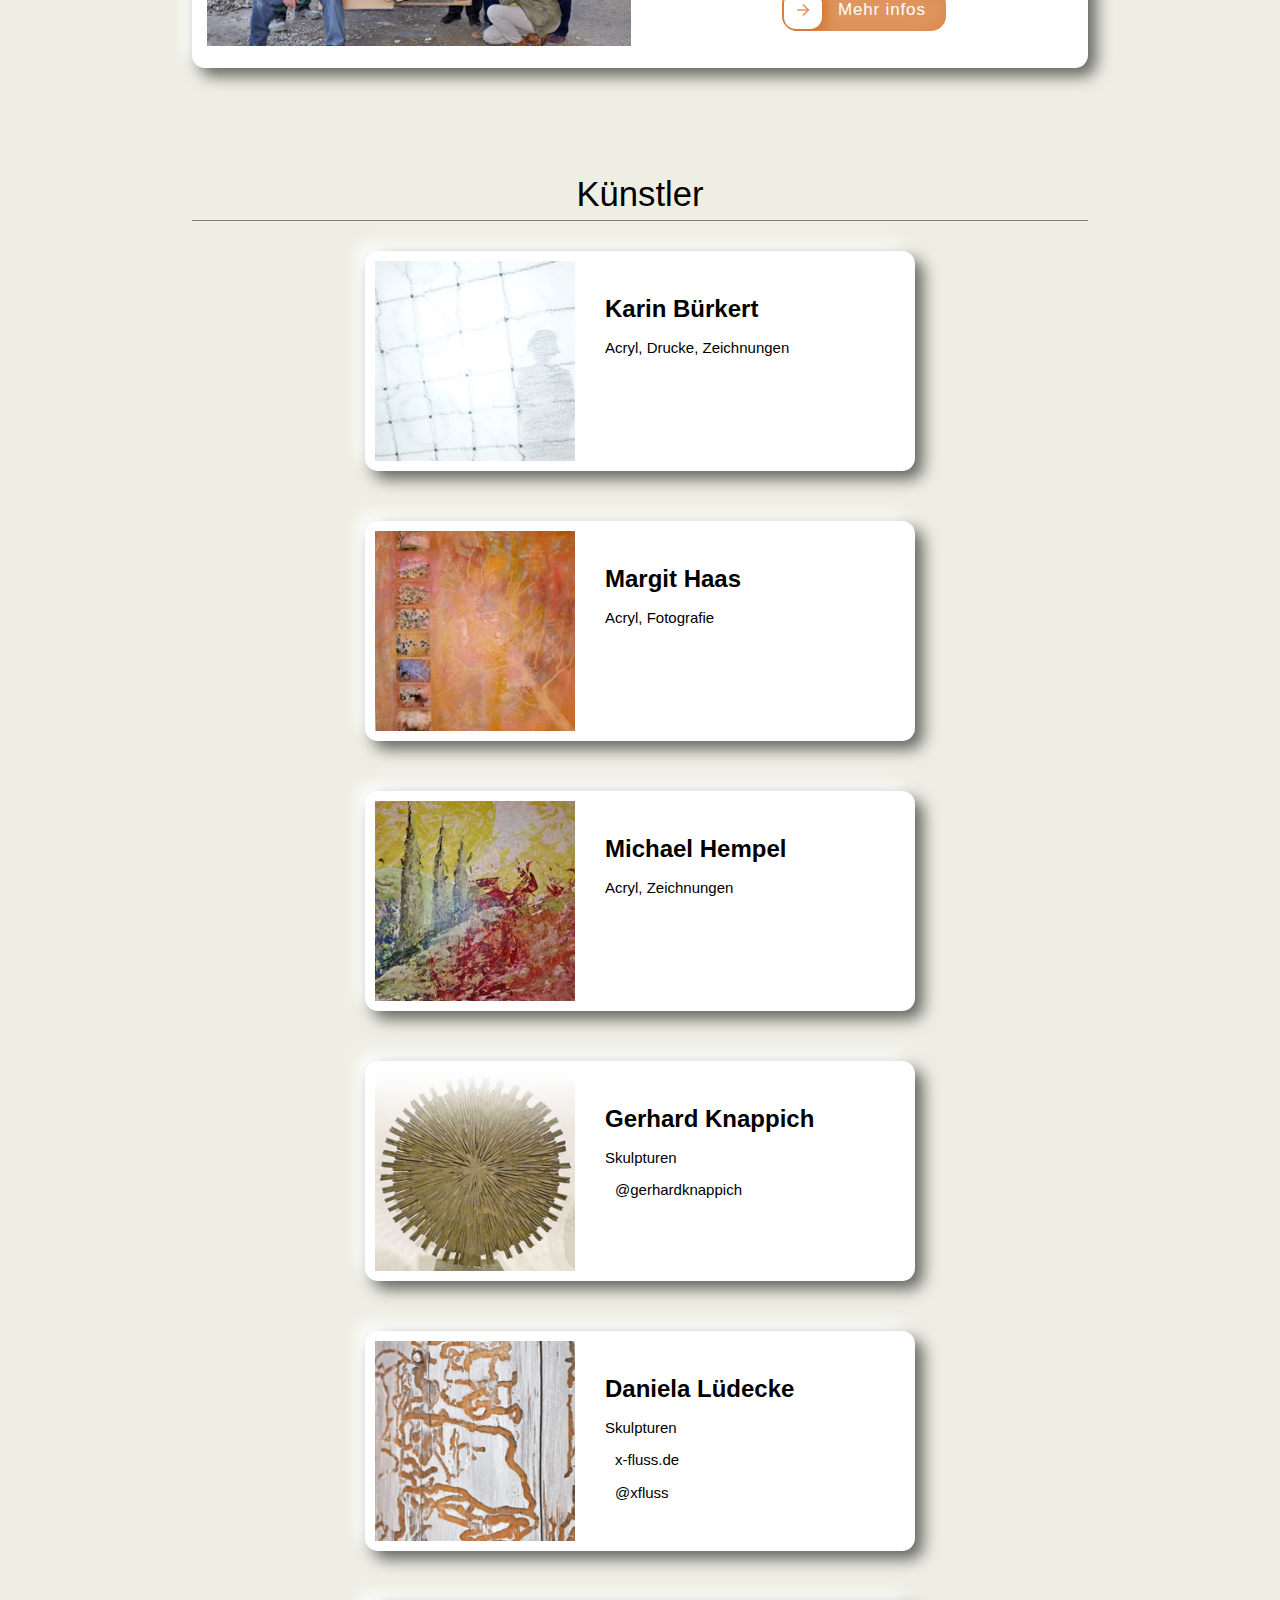
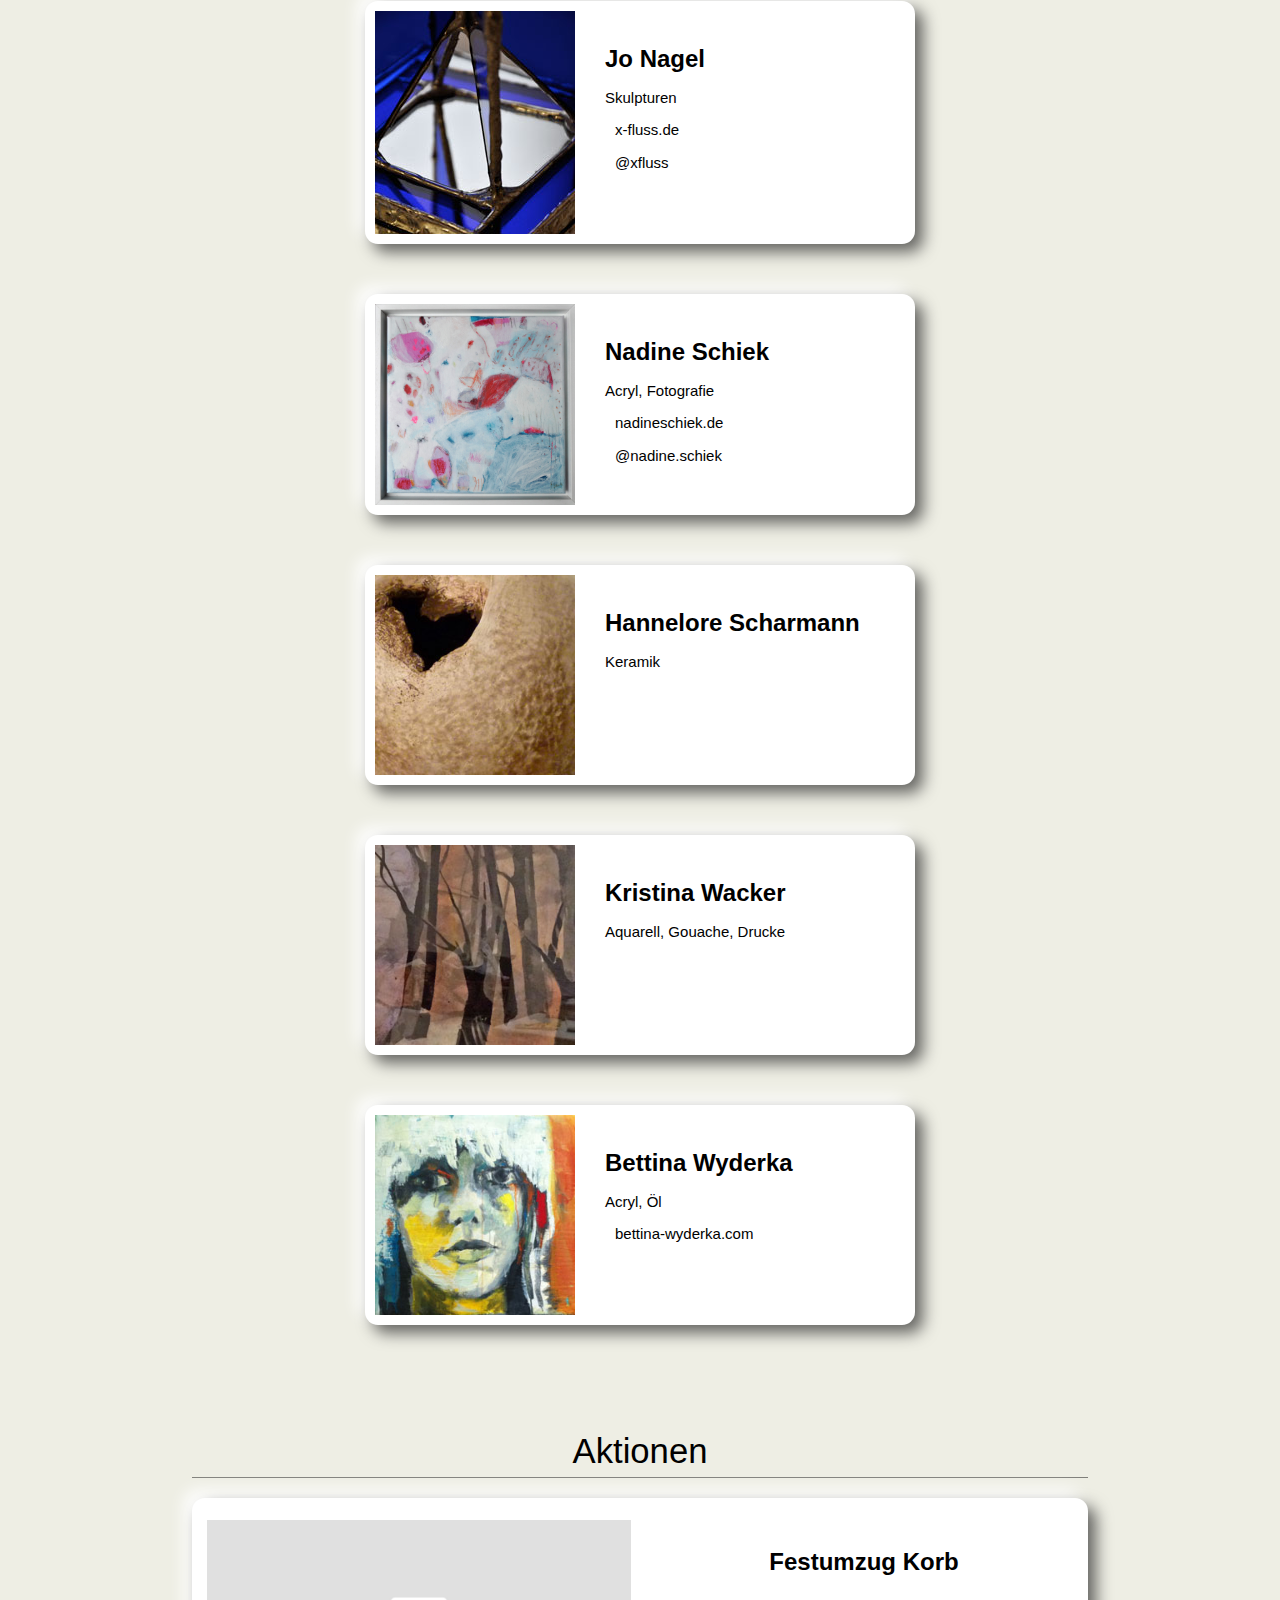
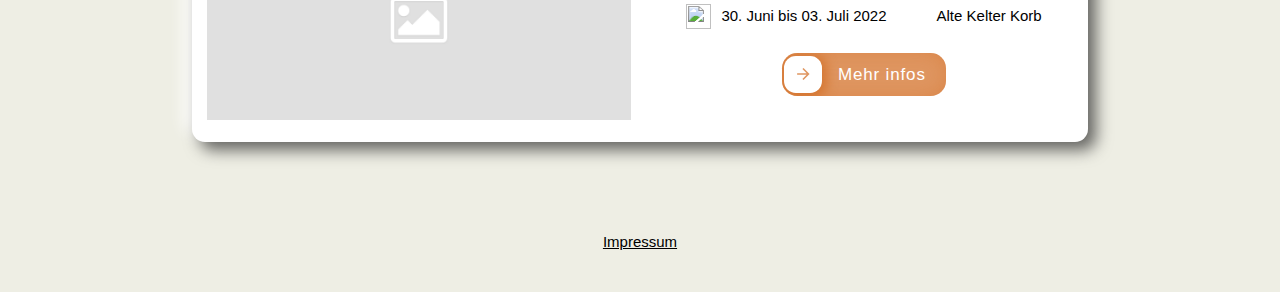
==== commit 3e36e22e: "update jo&dani" ====
--- a/index.html
+++ b/index.html
@@ -49,9 +49,11 @@
             <div class="container-item">
                 <div class="heading">KAFF 2022</div>
                 <div class="icon-row">
-                    <img src="https://cdn-icons-png.flaticon.com/128/2370/2370264.png">
-                    <div>12.11.2022 15-18 Uhr<br>13.11.2022 11-18 Uhr</div>                  
-                    <a class="link-button" style="text-decoration: None; margin-left: 30px;" href="https://goo.gl/maps/zuXbNb7Hev67S79E7">
+                    <div class="flex">
+                        <img src="https://cdn-icons-png.flaticon.com/128/2370/2370264.png">
+                        <div>12.11.2022 15-18 Uhr<br>13.11.2022 11-18 Uhr</div>                  
+                    </div>
+                    <a class="link-button" href="https://goo.gl/maps/zuXbNb7Hev67S79E7">
                         <object data="https://cdn-icons-png.flaticon.com/512/535/535239.png"></object>
                         <span class="link-button-text">Alte Kelter Korb</span>
                     </a>
@@ -66,7 +68,6 @@
                     </div>
                     Mehr infos
                 </a>
-
             </div>
         </div>
         <!-- 2018 -->
@@ -77,9 +78,11 @@
             <div class="container-item">
                 <div class="heading">KAFF 2018: 40 Jahre KAFF</div>
                 <div class="icon-row">
-                    <img src="https://cdn-icons-png.flaticon.com/128/2370/2370264.png">
-                    <div>17.11.2018 15-18 Uhr<br>18.11.2018 11-18 Uhr</div>
-                    <a class="link-button" style="text-decoration: None; margin-left: 30px;" href="https://goo.gl/maps/zuXbNb7Hev67S79E7">
+                    <div class="flex">
+                        <img src="https://cdn-icons-png.flaticon.com/128/2370/2370264.png">
+                        <div>17.11.2018 15-18 Uhr<br>18.11.2018 11-18 Uhr</div>
+                    </div>
+                    <a class="link-button" href="https://goo.gl/maps/zuXbNb7Hev67S79E7">
                         <object data="https://cdn-icons-png.flaticon.com/512/535/535239.png"></object>
                         <span class="link-button-text">Alte Kelter Korb</span>
                     </a>
@@ -103,9 +106,11 @@
             <div class="container-item">
                 <div class="heading">KAFF 2017: Faktor X</div>
                 <div class="icon-row">
-                    <img src="https://cdn-icons-png.flaticon.com/128/2370/2370264.png">
-                    <div>18.11.2017 15-18 Uhr<br>19.11.2017 11-18 Uhr</div>
-                    <a class="link-button" style="text-decoration: None; margin-left: 30px;" href="https://goo.gl/maps/zuXbNb7Hev67S79E7">
+                    <div class="flex">
+                        <img src="https://cdn-icons-png.flaticon.com/128/2370/2370264.png">
+                        <div>18.11.2017 15-18 Uhr<br>19.11.2017 11-18 Uhr</div>
+                    </div>
+                    <a class="link-button" href="https://goo.gl/maps/zuXbNb7Hev67S79E7">
                         <object data="https://cdn-icons-png.flaticon.com/512/535/535239.png"></object>
                         <span class="link-button-text">Alte Kelter Korb</span>
                     </a>
@@ -152,7 +157,7 @@
                 <div class="künstler-info">
                     <div>Gerhard Knappich</div>
                     <div>Skulpturen</div>
-                    <a class="link-button" style="text-decoration: None"
+                    <a class="link-button"
                         href='https://www.instagram.com/gerhardknappich/'>
                         <object data="https://www.svgrepo.com/show/303145/instagram-2-1-logo.svg"></object>
                         <span class="link-button-text">@gerhardknappich</span>
@@ -164,6 +169,14 @@
                 <div class="künstler-info">
                     <div>Daniela Lüdecke</div>
                     <div>Skulpturen</div>
+                    <a class="link-button" href='https://www.x-fluss.de'>
+                        <object data="https://img.icons8.com/dusk/512/domain.png"></object>
+                        <span class="link-button-text">x-fluss.de</span>
+                    </a>
+                    <a class="link-button" href='https://www.instagram.com/xfluss/'>
+                        <object data="https://www.svgrepo.com/show/303145/instagram-2-1-logo.svg"></object>
+                        <span class="link-button-text">@xfluss</span>
+                    </a>
                 </div>
             </div>
             <div class="card künstler-card">
@@ -171,10 +184,14 @@
                 <div class="künstler-info">
                     <div>Jo Nagel</div>
                     <div>Skulpturen</div>
-                    <a class="link-button" style="text-decoration: None" href='https://www.x-fluss.de'>
+                    <a class="link-button" href='https://www.x-fluss.de'>
                         <object data="https://img.icons8.com/dusk/512/domain.png"></object>
                         <span class="link-button-text">x-fluss.de</span>
                     </a>
+                    <a class="link-button" href='https://www.instagram.com/xfluss/'>
+                        <object data="https://www.svgrepo.com/show/303145/instagram-2-1-logo.svg"></object>
+                        <span class="link-button-text">@xfluss</span>
+                    </a>  
                 </div>
             </div>
             <div class="card künstler-card">
@@ -182,11 +199,11 @@
                 <div class="künstler-info">
                     <div>Nadine Schiek</div>
                     <div>Acryl, Fotografie</div>
-                    <a class="link-button" style="text-decoration: None" href='http://www.nadineschiek.de/'>
+                    <a class="link-button" href='http://www.nadineschiek.de/'>
                         <object data="https://img.icons8.com/dusk/512/domain.png"></object>
                         <span class="link-button-text">nadineschiek.de</span>
                     </a>
-                    <a class="link-button" style="text-decoration: None"
+                    <a class="link-button"
                         href='https://www.instagram.com/nadine.schiek/'>
                         <object data="https://www.svgrepo.com/show/303145/instagram-2-1-logo.svg"></object>
                         <span class="link-button-text">@nadine.schiek</span>
@@ -212,7 +229,7 @@
                 <div class="künstler-info">
                     <div>Bettina Wyderka</div>
                     <div>Acryl, Öl</div>
-                    <a class="link-button" style="text-decoration: None" href='http://www.bettina-wyderka.com/'>
+                    <a class="link-button" href='http://www.bettina-wyderka.com/'>
                         <object data="https://img.icons8.com/dusk/512/domain.png"></object>
                         <span class="link-button-text">bettina-wyderka.com</span>
                     </a>
@@ -220,11 +237,37 @@
             </div>
         </div>
 
-        <!-- Kontakt
-        <a id="Kontakt"></a>
-        <div class="section-heading">Kontakt</div> -->
-
-
+        <a id="Aktionen"></a>
+        <div class="section-heading">Aktionen</div>
+
+        <div class="flex-container card">
+            <div class="thumb-container">
+                <img src="img/placeholder.png" alt="Aktion Bild">
+            </div>
+            <div class="container-item">
+                <div class="heading">Festumzug Korb</div>
+                <div class="icon-row">
+                    <div class="flex">
+                        <img src="https://cdn-icons-png.flaticon.com/128/2370/2370264.png">
+                        <div>30. Juni bis 03. Juli 2022</div>                  
+                    </div>
+                    <a class="link-button" href="https://goo.gl/maps/zuXbNb7Hev67S79E7">
+                        <object data="https://cdn-icons-png.flaticon.com/512/535/535239.png"></object>
+                        <span class="link-button-text">Alte Kelter Korb</span>
+                    </a>
+                </div>
+                <a class="cssbuttons-io-button" href='https://www.korb.de/de/die-gemeinde/750-jahre-korb'>
+                    <div class="icon">
+                        <svg height="24" width="24" viewBox="0 0 24 24" xmlns="http://www.w3.org/2000/svg">
+                            <path d="M0 0h24v24H0z" fill="none"></path>
+                            <path d="M16.172 11l-5.364-5.364 1.414-1.414L20 12l-7.778 7.778-1.414-1.414L16.172 13H4v-2z"
+                                fill="currentColor"></path>
+                        </svg>
+                    </div>
+                    Mehr infos
+                </a>
+            </div>
+        </div>
 
     </div>
     <script src="common/footer.js" id="footer"></script>
--- a/style.css
+++ b/style.css
@@ -1,6 +1,6 @@
 :root {
     --bg: #eeeee4;
-    --myorange: rgba(210, 105, 30, 0.702);
+    --myorange: rgba(210, 105, 30, 0.7);
 }
 
 body {
@@ -20,6 +20,12 @@
     margin-bottom: 30px;
     padding: 10px;
     justify-content: space-between;
+    align-items: center;
+}
+
+.flex {
+    display: flex; 
+    flex-direction: row; 
     align-items: center;
 }
 
@@ -96,8 +102,13 @@
     align-items: center;
 }
 
+.icon-row .link-button:not(:first-child){
+    margin-left: 30px;
+}
+
 .icon-row img {
     width: 25px;
+    height: 25px;
     margin-right: 10px;
 }
 
@@ -243,6 +254,7 @@
     display: flex;
     align-items: center;
     gap: 10px;
+    text-decoration: None;
 }
 
 .link-button > object {
@@ -305,4 +317,16 @@
     .künstler-info>* {
         text-align: center;
     }
+}
+
+@media screen and (max-width: 1100px) {
+
+    .icon-row {
+        flex-direction: column;
+    }
+
+    .icon-row .link-button:not(:first-child){
+        margin-left: 0px;
+    }
+
 }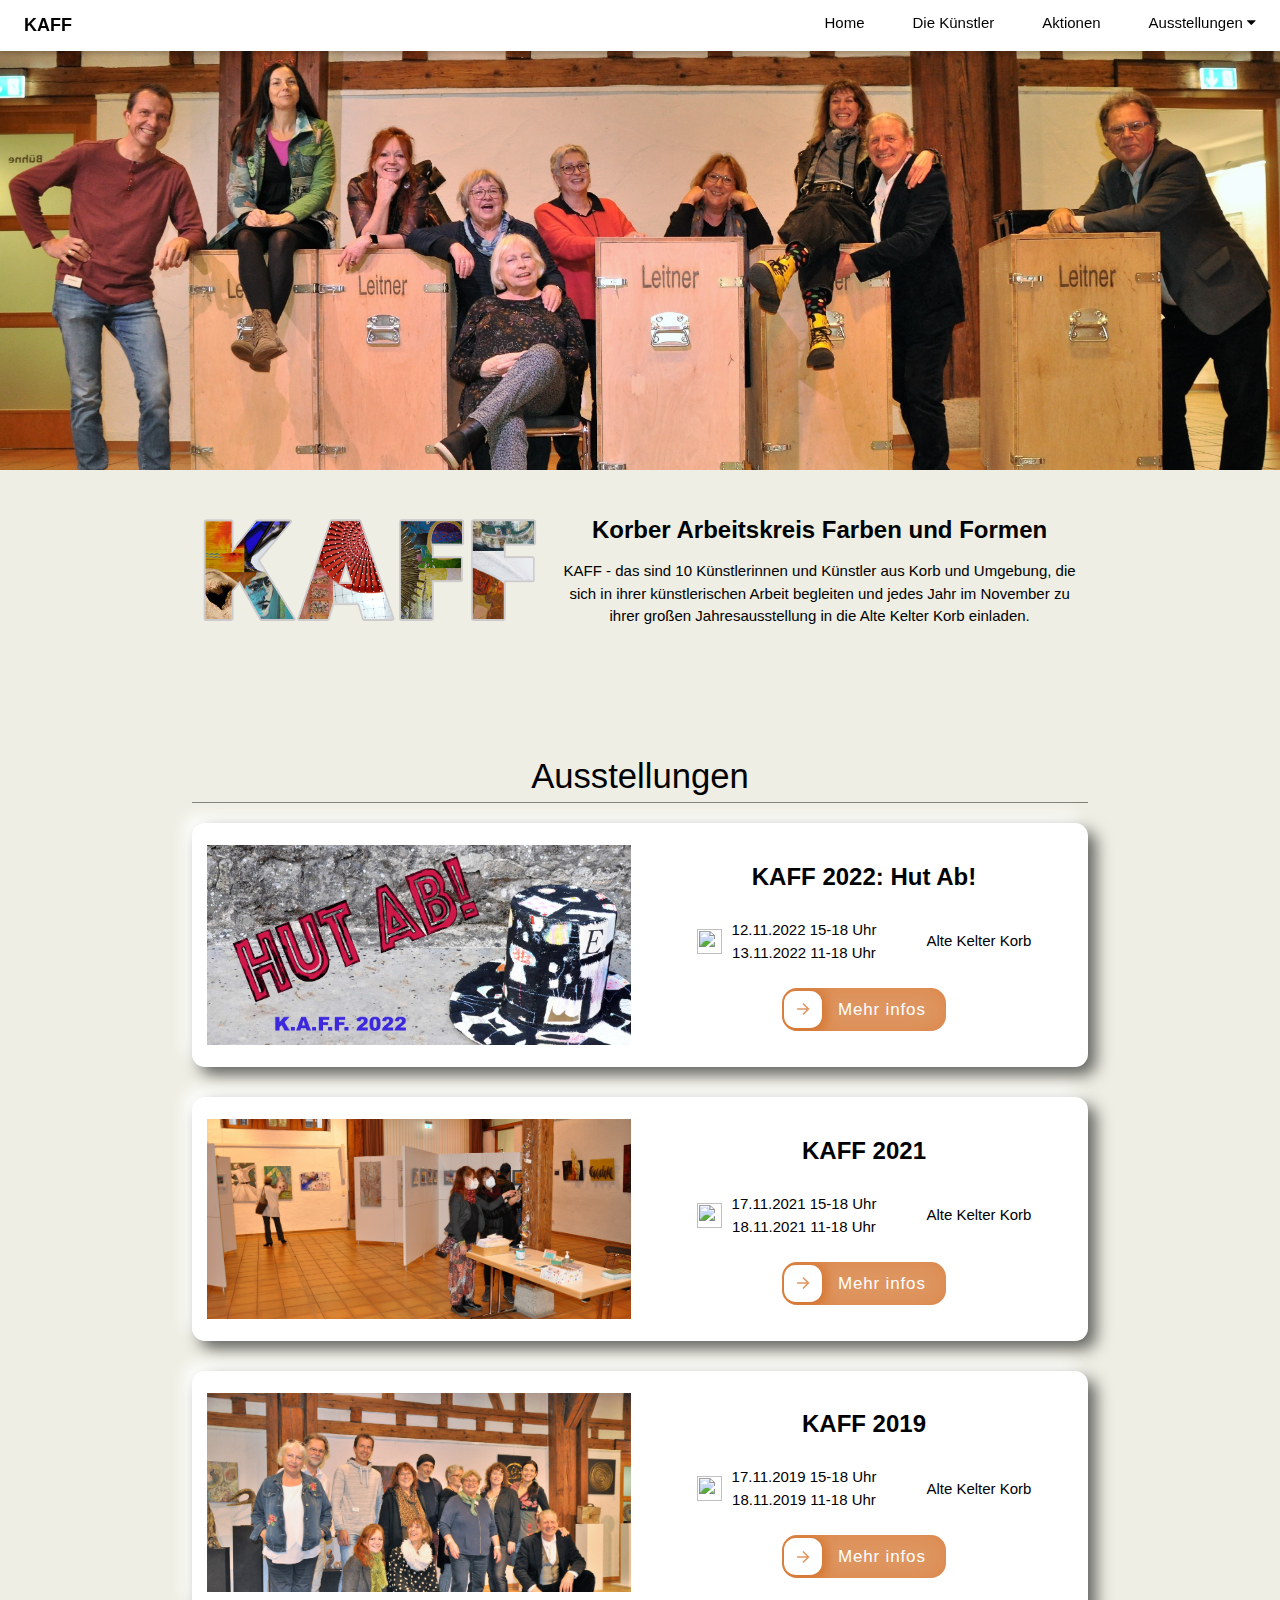
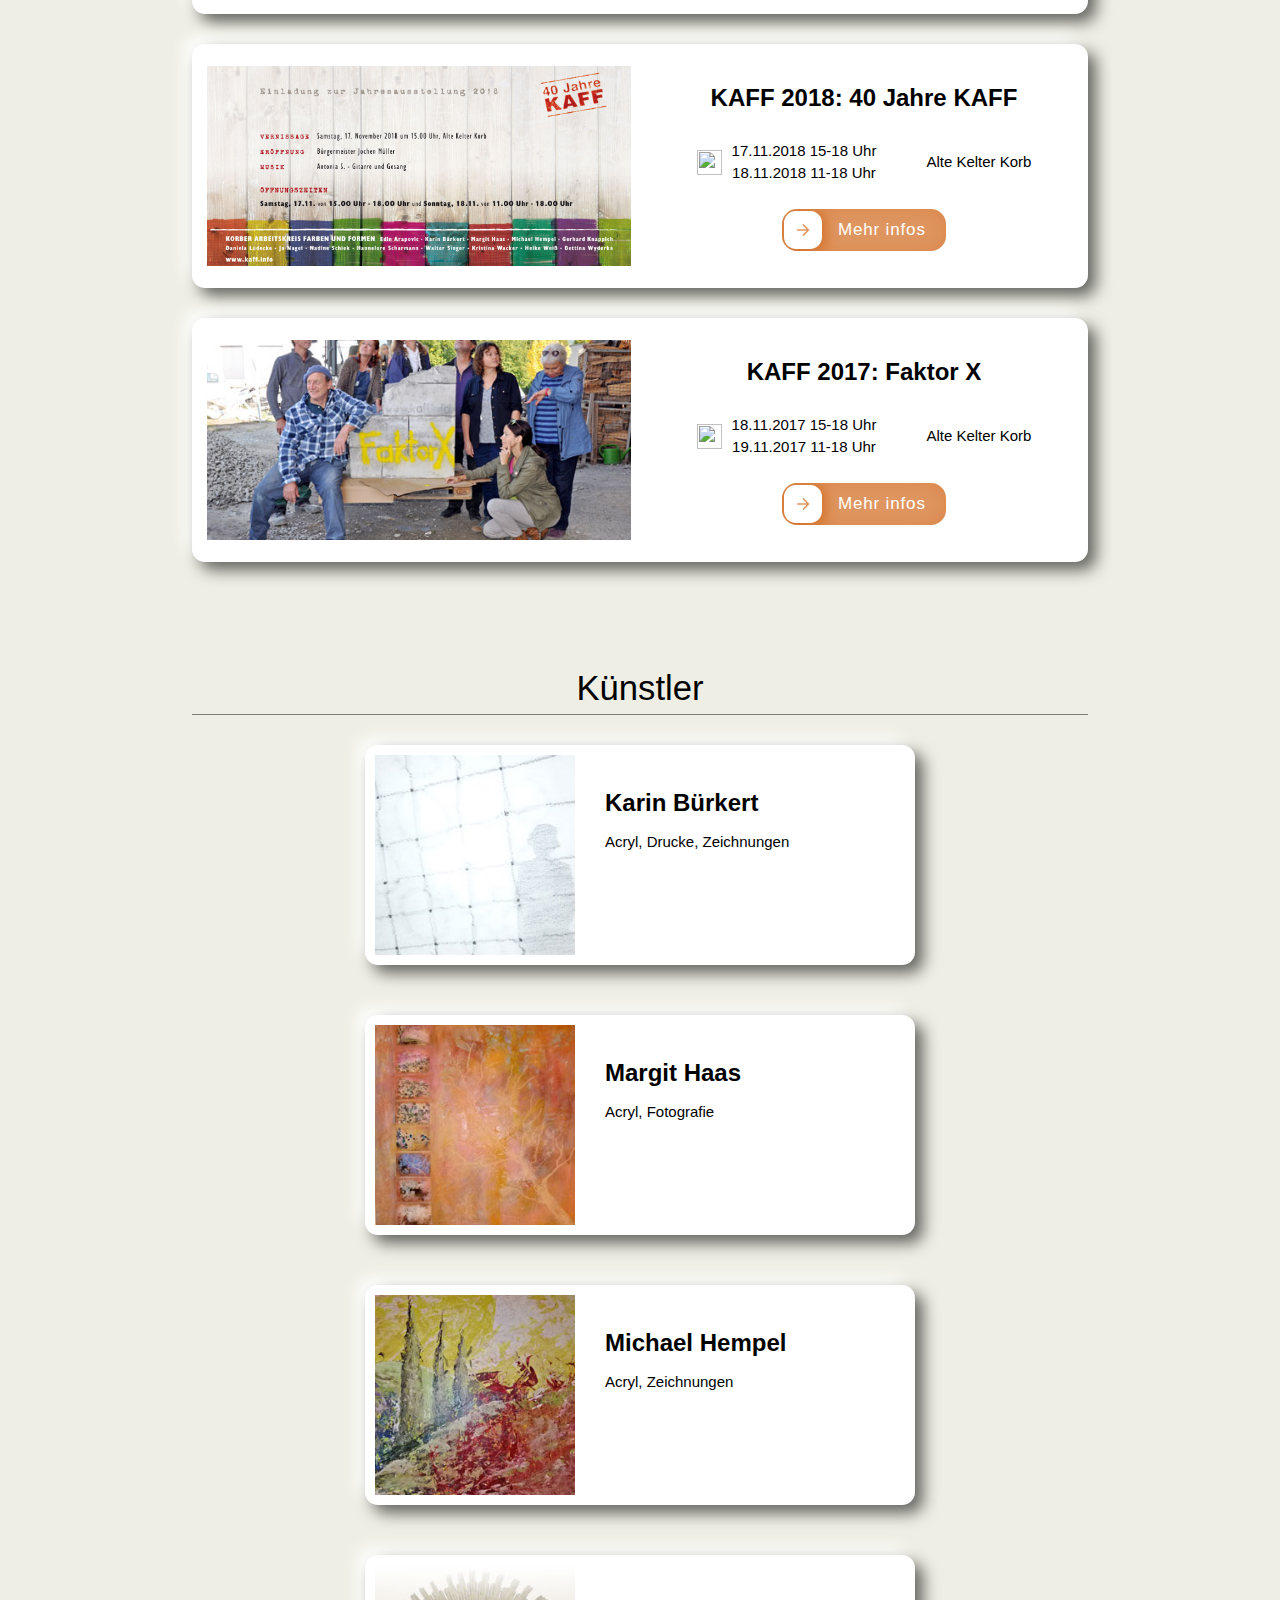
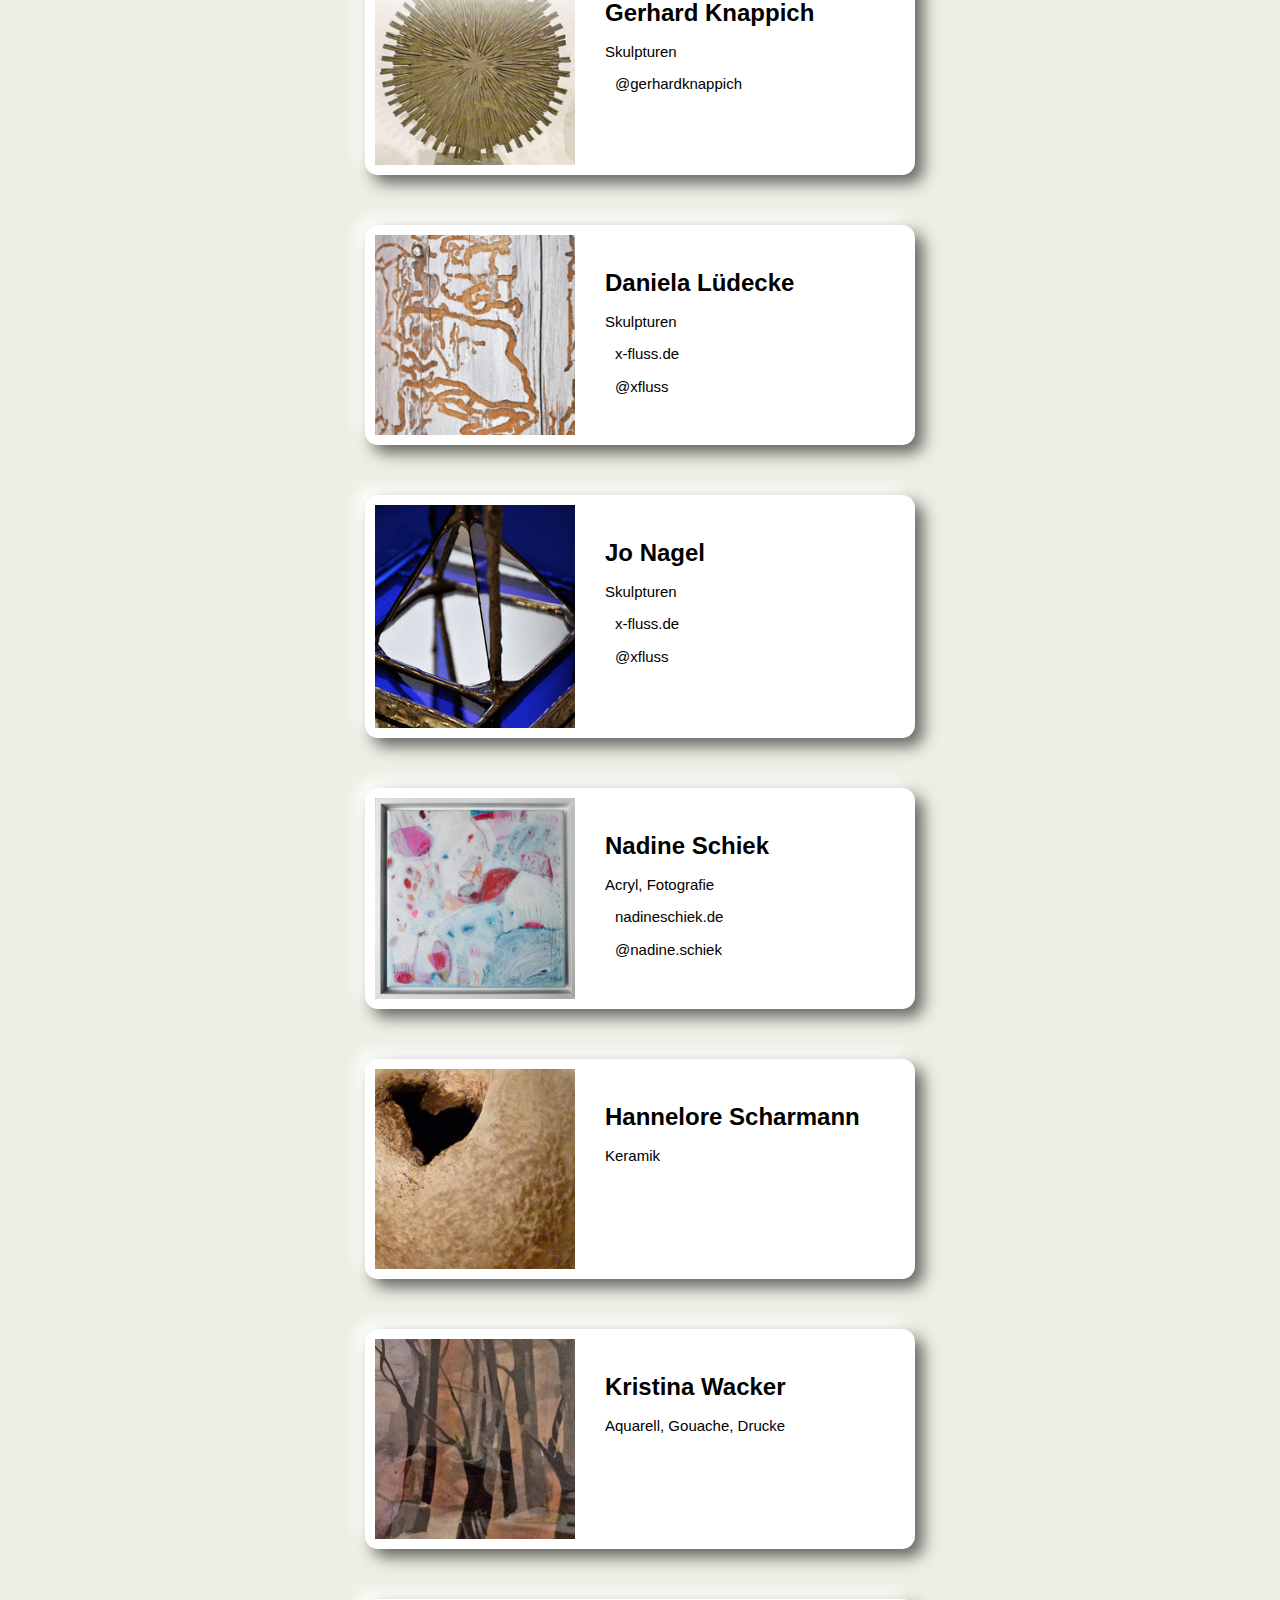
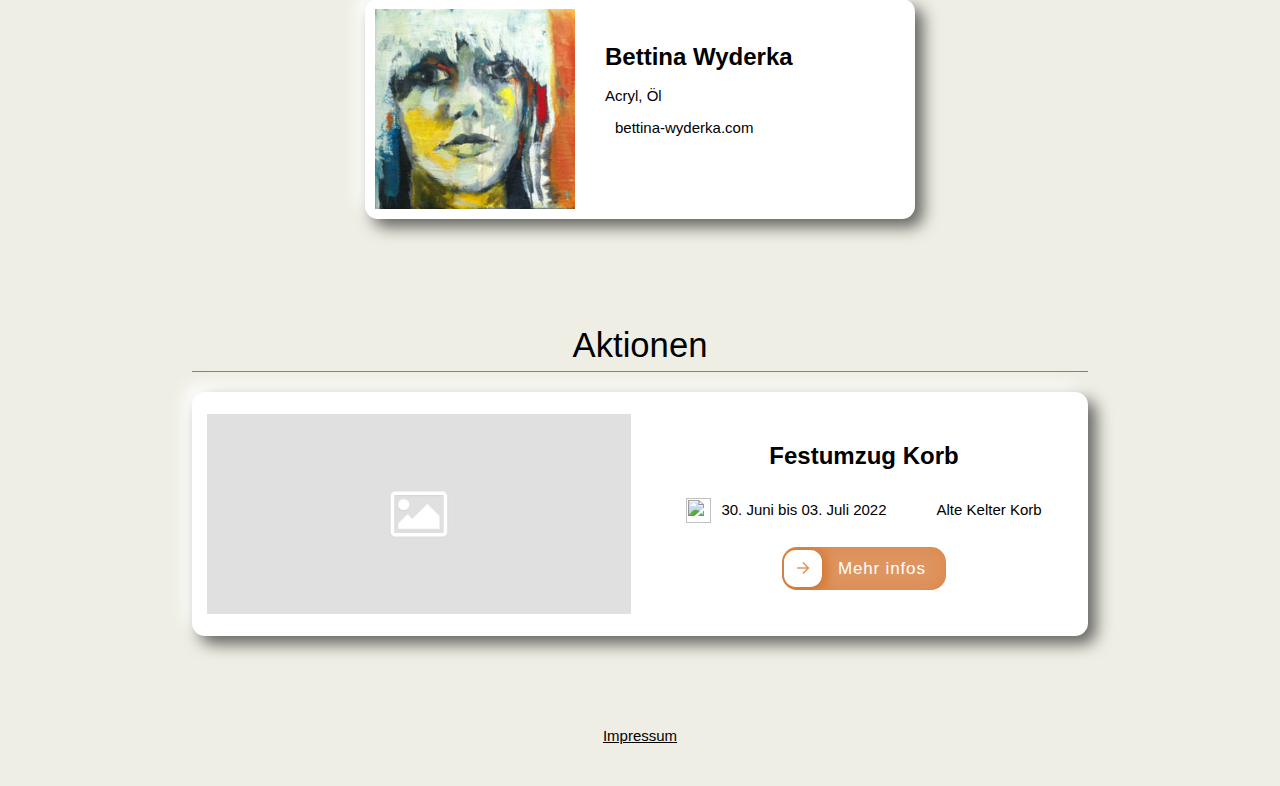
==== commit 7ec03e4b: "add 2019 and 2021" ====
--- a/index.html
+++ b/index.html
@@ -44,14 +44,14 @@
         <!-- 2022 -->
         <div class="flex-container card">
             <div class="thumb-container">
-                <img src="img/2017/thumb.jpg" alt="KAFF logo">
-            </div>
-            <div class="container-item">
-                <div class="heading">KAFF 2022</div>
-                <div class="icon-row">
-                    <div class="flex">
-                        <img src="https://cdn-icons-png.flaticon.com/128/2370/2370264.png">
-                        <div>12.11.2022 15-18 Uhr<br>13.11.2022 11-18 Uhr</div>                  
+                <img src="img/2022/thumb.jpg" alt="KAFF logo">
+            </div>
+            <div class="container-item">
+                <div class="heading">KAFF 2022: Hut Ab!</div>
+                <div class="icon-row">
+                    <div class="flex">
+                        <img src="https://cdn-icons-png.flaticon.com/128/2370/2370264.png">
+                        <div>12.11.2022 15-18 Uhr<br>13.11.2022 11-18 Uhr</div>
                     </div>
                     <a class="link-button" href="https://goo.gl/maps/zuXbNb7Hev67S79E7">
                         <object data="https://cdn-icons-png.flaticon.com/512/535/535239.png"></object>
@@ -67,6 +67,62 @@
                         </svg>
                     </div>
                     Mehr infos
+                </a>
+            </div>
+        </div>
+        <!-- 2021 -->
+        <div class="flex-container card">
+            <div class="thumb-container">
+                <img src="img/2021/thumb.JPG" alt="KAFF logo">
+            </div>
+            <div class="container-item">
+                <div class="heading">KAFF 2021</div>
+                <div class="icon-row">
+                    <div class="flex">
+                        <img src="https://cdn-icons-png.flaticon.com/128/2370/2370264.png">
+                        <div>17.11.2021 15-18 Uhr<br>18.11.2021 11-18 Uhr</div>
+                    </div>
+                    <a class="link-button" href="https://goo.gl/maps/zuXbNb7Hev67S79E7">
+                        <object data="https://cdn-icons-png.flaticon.com/512/535/535239.png"></object>
+                        <span class="link-button-text">Alte Kelter Korb</span>
+                    </a>
+                </div>
+                <a class="cssbuttons-io-button" href="ausstellung_2021.html"> Mehr infos
+                    <div class="icon">
+                        <svg height="24" width="24" viewBox="0 0 24 24" xmlns="http://www.w3.org/2000/svg">
+                            <path d="M0 0h24v24H0z" fill="none"></path>
+                            <path d="M16.172 11l-5.364-5.364 1.414-1.414L20 12l-7.778 7.778-1.414-1.414L16.172 13H4v-2z"
+                                fill="currentColor"></path>
+                        </svg>
+                    </div>
+                </a>
+            </div>
+        </div>
+        <!-- 2019 -->
+        <div class="flex-container card">
+            <div class="thumb-container">
+                <img src="img/2019/thumb.jpg" alt="KAFF logo">
+            </div>
+            <div class="container-item">
+                <div class="heading">KAFF 2019</div>
+                <div class="icon-row">
+                    <div class="flex">
+                        <img src="https://cdn-icons-png.flaticon.com/128/2370/2370264.png">
+                        <div>17.11.2019 15-18 Uhr<br>18.11.2019 11-18 Uhr</div>
+                    </div>
+                    <a class="link-button" href="https://goo.gl/maps/zuXbNb7Hev67S79E7">
+                        <object data="https://cdn-icons-png.flaticon.com/512/535/535239.png"></object>
+                        <span class="link-button-text">Alte Kelter Korb</span>
+                    </a>
+                </div>
+                <a class="cssbuttons-io-button" href="ausstellung_2019.html"> Mehr infos
+                    <div class="icon">
+                        <svg height="24" width="24" viewBox="0 0 24 24" xmlns="http://www.w3.org/2000/svg">
+                            <path d="M0 0h24v24H0z" fill="none"></path>
+                            <path d="M16.172 11l-5.364-5.364 1.414-1.414L20 12l-7.778 7.778-1.414-1.414L16.172 13H4v-2z"
+                                fill="currentColor"></path>
+                        </svg>
+                    </div>
                 </a>
             </div>
         </div>
@@ -157,8 +213,7 @@
                 <div class="künstler-info">
                     <div>Gerhard Knappich</div>
                     <div>Skulpturen</div>
-                    <a class="link-button"
-                        href='https://www.instagram.com/gerhardknappich/'>
+                    <a class="link-button" href='https://www.instagram.com/gerhardknappich/'>
                         <object data="https://www.svgrepo.com/show/303145/instagram-2-1-logo.svg"></object>
                         <span class="link-button-text">@gerhardknappich</span>
                     </a>
@@ -191,7 +246,7 @@
                     <a class="link-button" href='https://www.instagram.com/xfluss/'>
                         <object data="https://www.svgrepo.com/show/303145/instagram-2-1-logo.svg"></object>
                         <span class="link-button-text">@xfluss</span>
-                    </a>  
+                    </a>
                 </div>
             </div>
             <div class="card künstler-card">
@@ -203,11 +258,10 @@
                         <object data="https://img.icons8.com/dusk/512/domain.png"></object>
                         <span class="link-button-text">nadineschiek.de</span>
                     </a>
-                    <a class="link-button"
-                        href='https://www.instagram.com/nadine.schiek/'>
+                    <a class="link-button" href='https://www.instagram.com/nadine.schiek/'>
                         <object data="https://www.svgrepo.com/show/303145/instagram-2-1-logo.svg"></object>
                         <span class="link-button-text">@nadine.schiek</span>
-                    </a>    
+                    </a>
                 </div>
             </div>
             <div class="card künstler-card">
@@ -249,7 +303,7 @@
                 <div class="icon-row">
                     <div class="flex">
                         <img src="https://cdn-icons-png.flaticon.com/128/2370/2370264.png">
-                        <div>30. Juni bis 03. Juli 2022</div>                  
+                        <div>30. Juni bis 03. Juli 2022</div>
                     </div>
                     <a class="link-button" href="https://goo.gl/maps/zuXbNb7Hev67S79E7">
                         <object data="https://cdn-icons-png.flaticon.com/512/535/535239.png"></object>
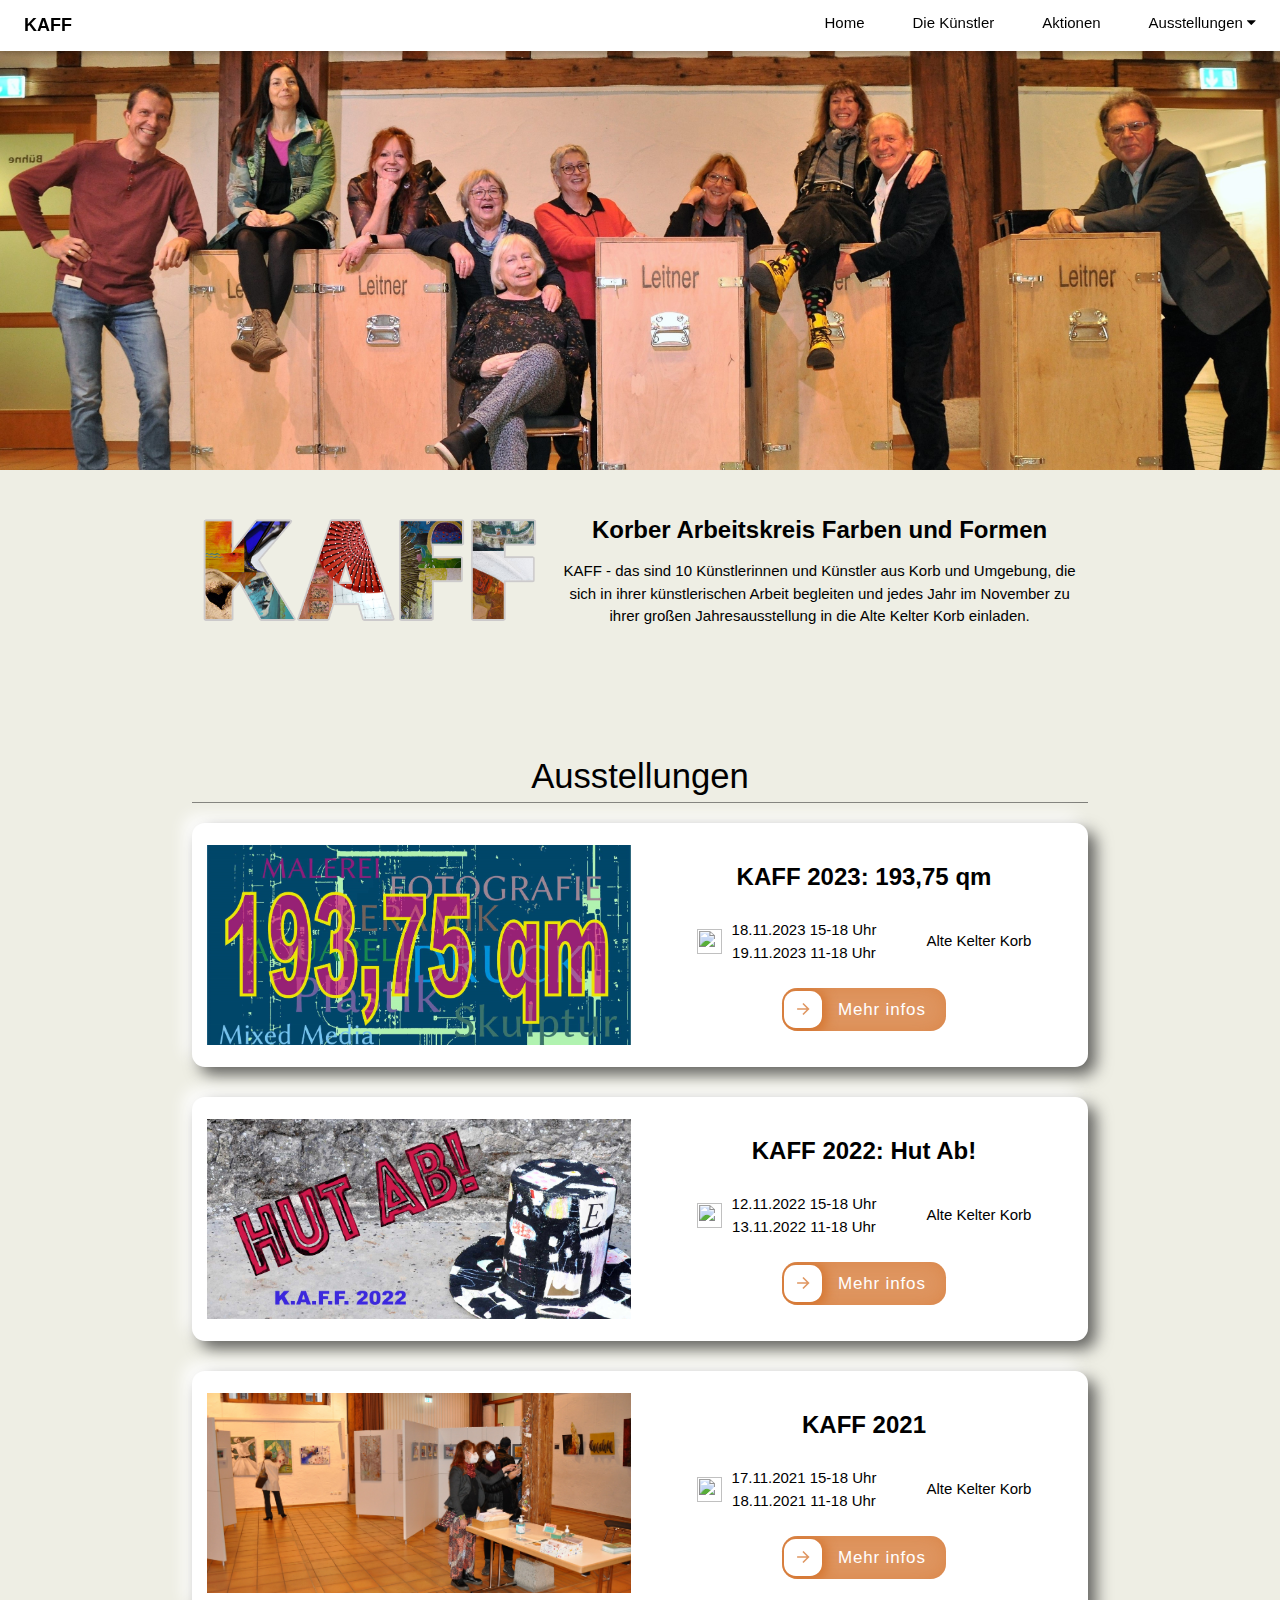
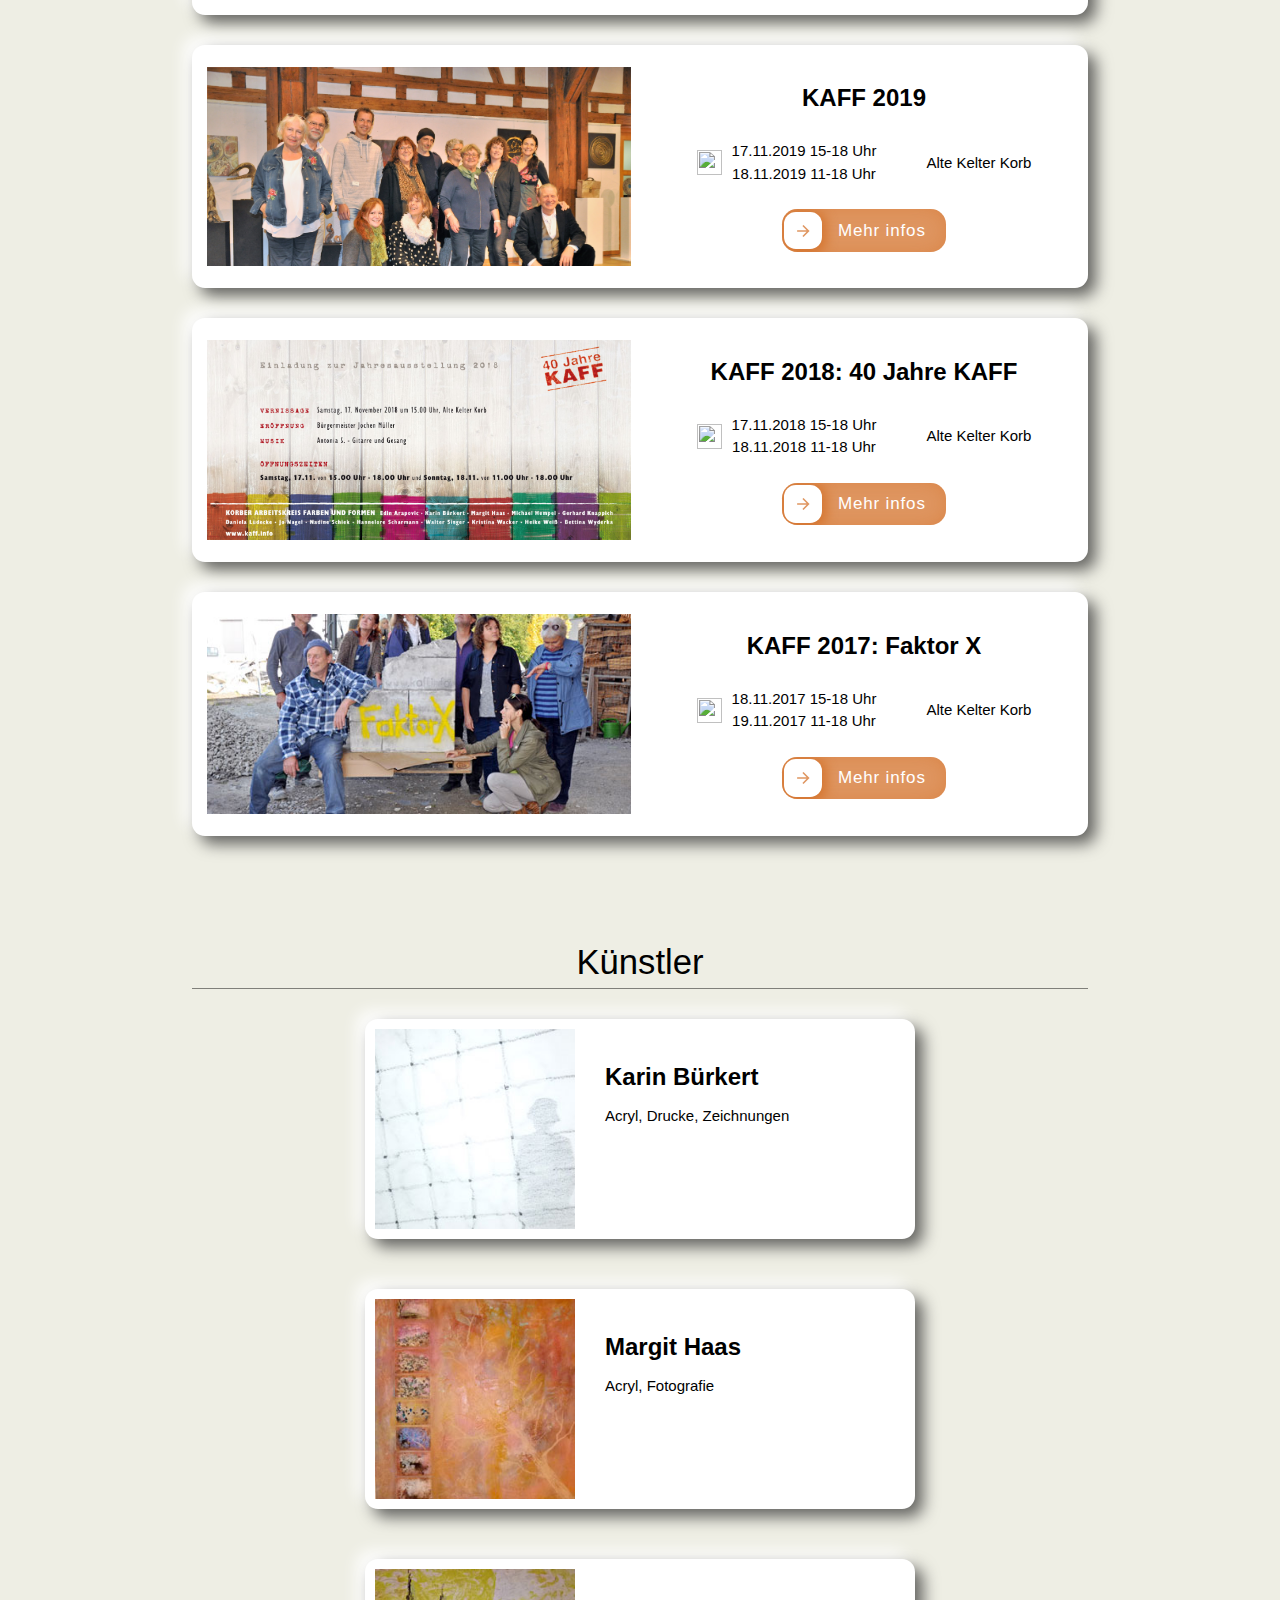
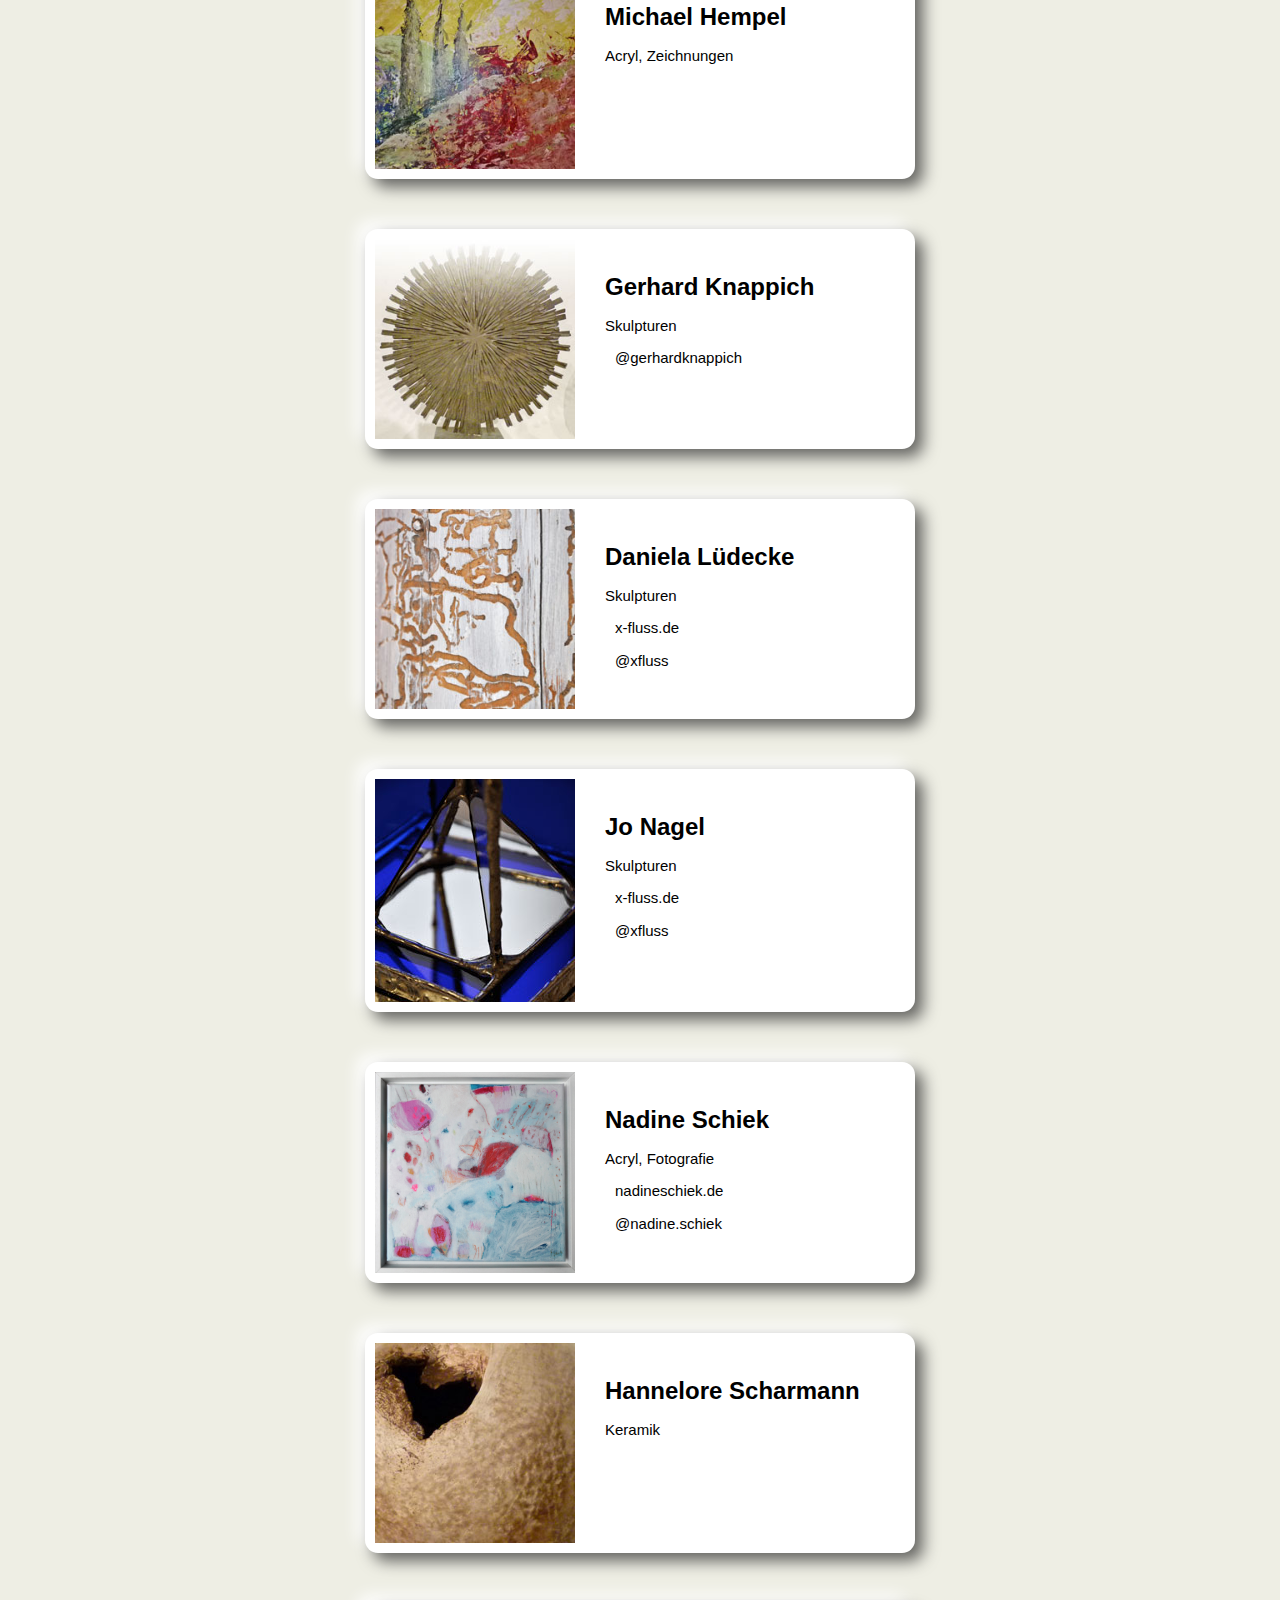
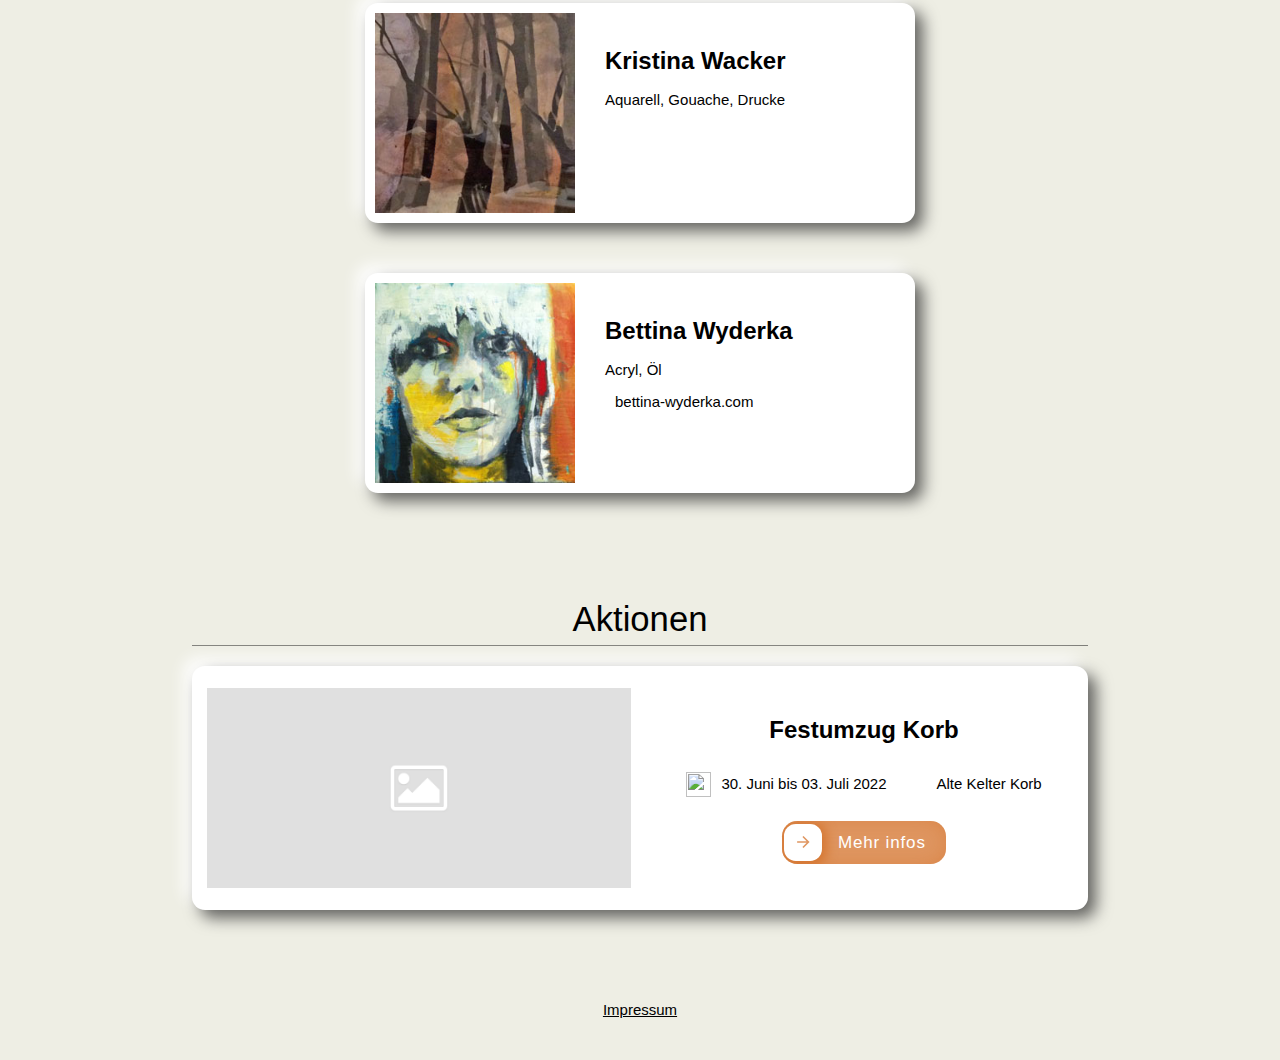
==== commit 460af9cf: "add 2023" ====
--- a/index.html
+++ b/index.html
@@ -37,10 +37,37 @@
                     Alte Kelter Korb einladen.</div>
             </div>
         </div>
-
-
         <!-- Ausstellungen cards -->
         <div class="section-heading">Ausstellungen</div>
+        <!-- 2023 -->
+        <div class="flex-container card">
+            <div class="thumb-container">
+                <img src="img/2023/thumb.jpg" alt="KAFF logo">
+            </div>
+            <div class="container-item">
+                <div class="heading">KAFF 2023: 193,75 qm</div>
+                <div class="icon-row">
+                    <div class="flex">
+                        <img src="https://cdn-icons-png.flaticon.com/128/2370/2370264.png">
+                        <div>18.11.2023 15-18 Uhr<br>19.11.2023 11-18 Uhr</div>
+                    </div>
+                    <a class="link-button" href="https://goo.gl/maps/zuXbNb7Hev67S79E7">
+                        <object data="https://cdn-icons-png.flaticon.com/512/535/535239.png"></object>
+                        <span class="link-button-text">Alte Kelter Korb</span>
+                    </a>
+                </div>
+                <a class="cssbuttons-io-button" href='ausstellung_2023.html'>
+                    <div class="icon">
+                        <svg height="24" width="24" viewBox="0 0 24 24" xmlns="http://www.w3.org/2000/svg">
+                            <path d="M0 0h24v24H0z" fill="none"></path>
+                            <path d="M16.172 11l-5.364-5.364 1.414-1.414L20 12l-7.778 7.778-1.414-1.414L16.172 13H4v-2z"
+                                fill="currentColor"></path>
+                        </svg>
+                    </div>
+                    Mehr infos
+                </a>
+            </div>
+        </div>
         <!-- 2022 -->
         <div class="flex-container card">
             <div class="thumb-container">
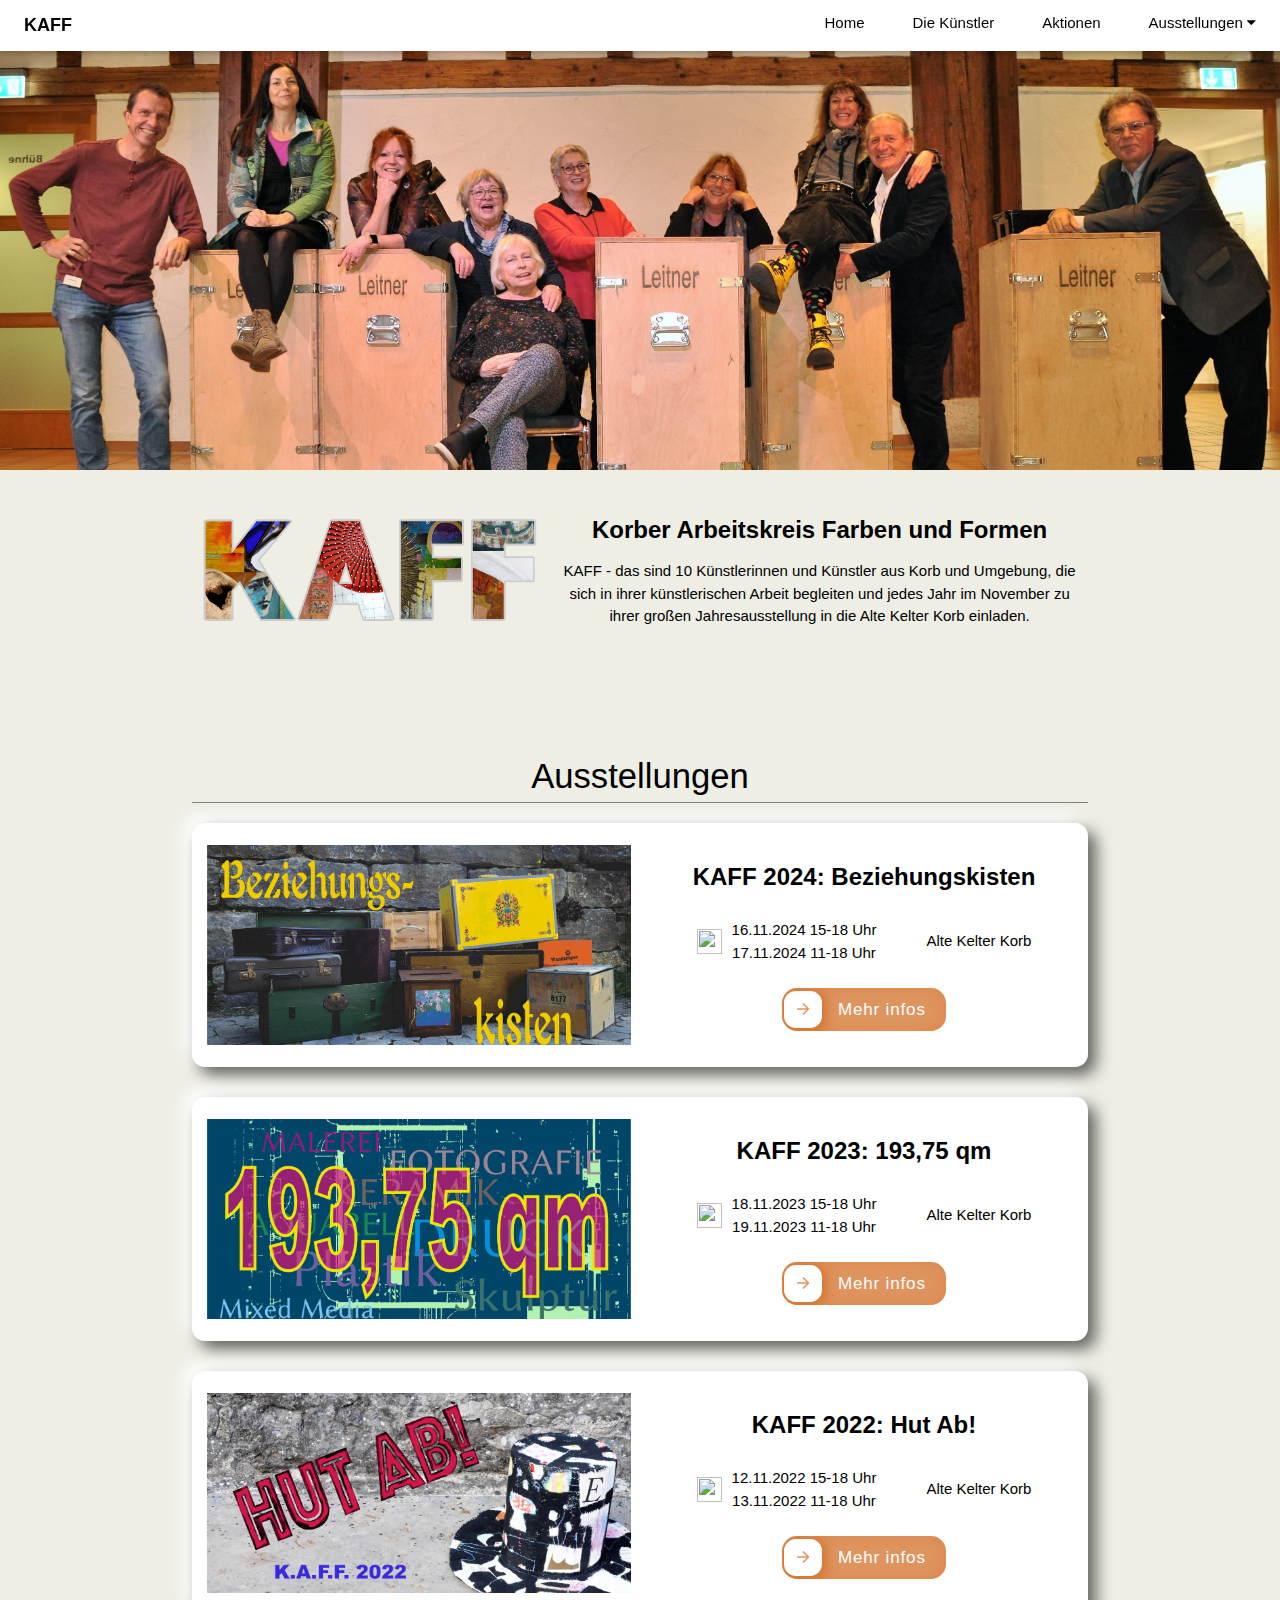
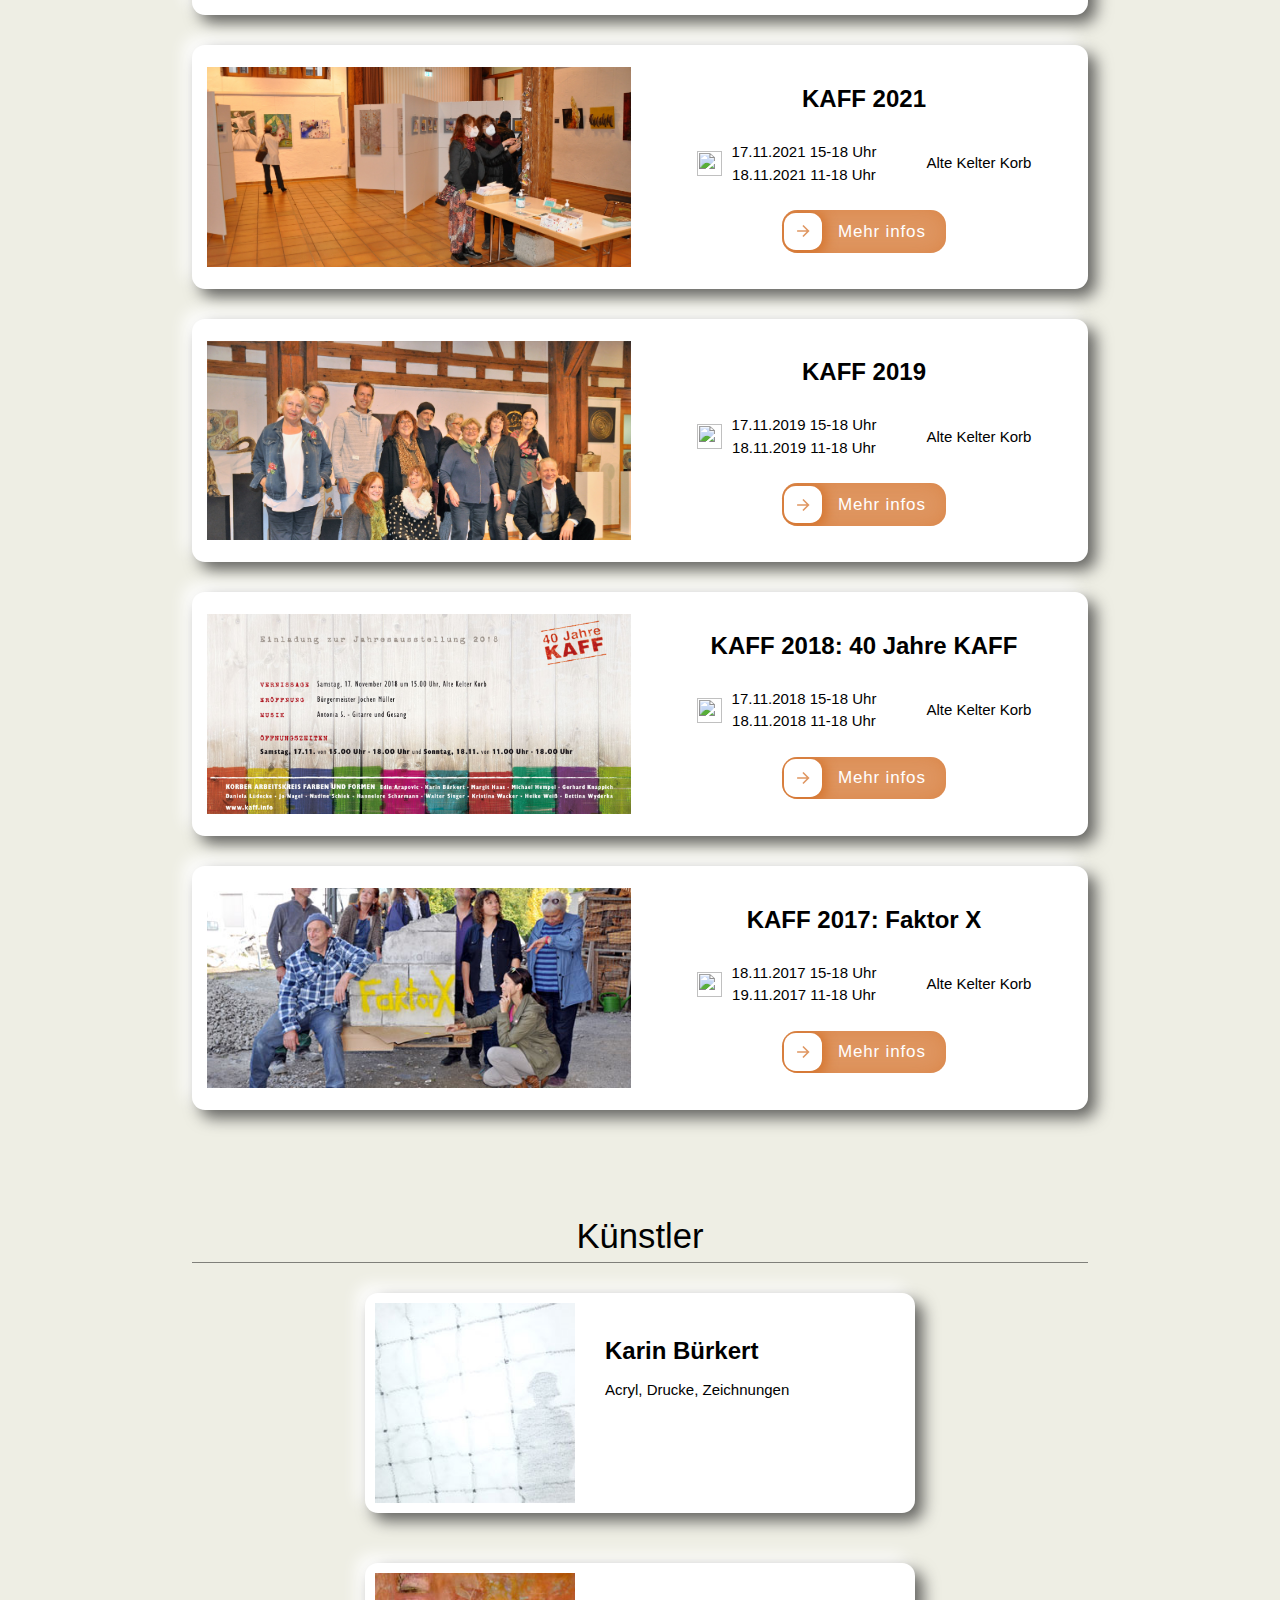
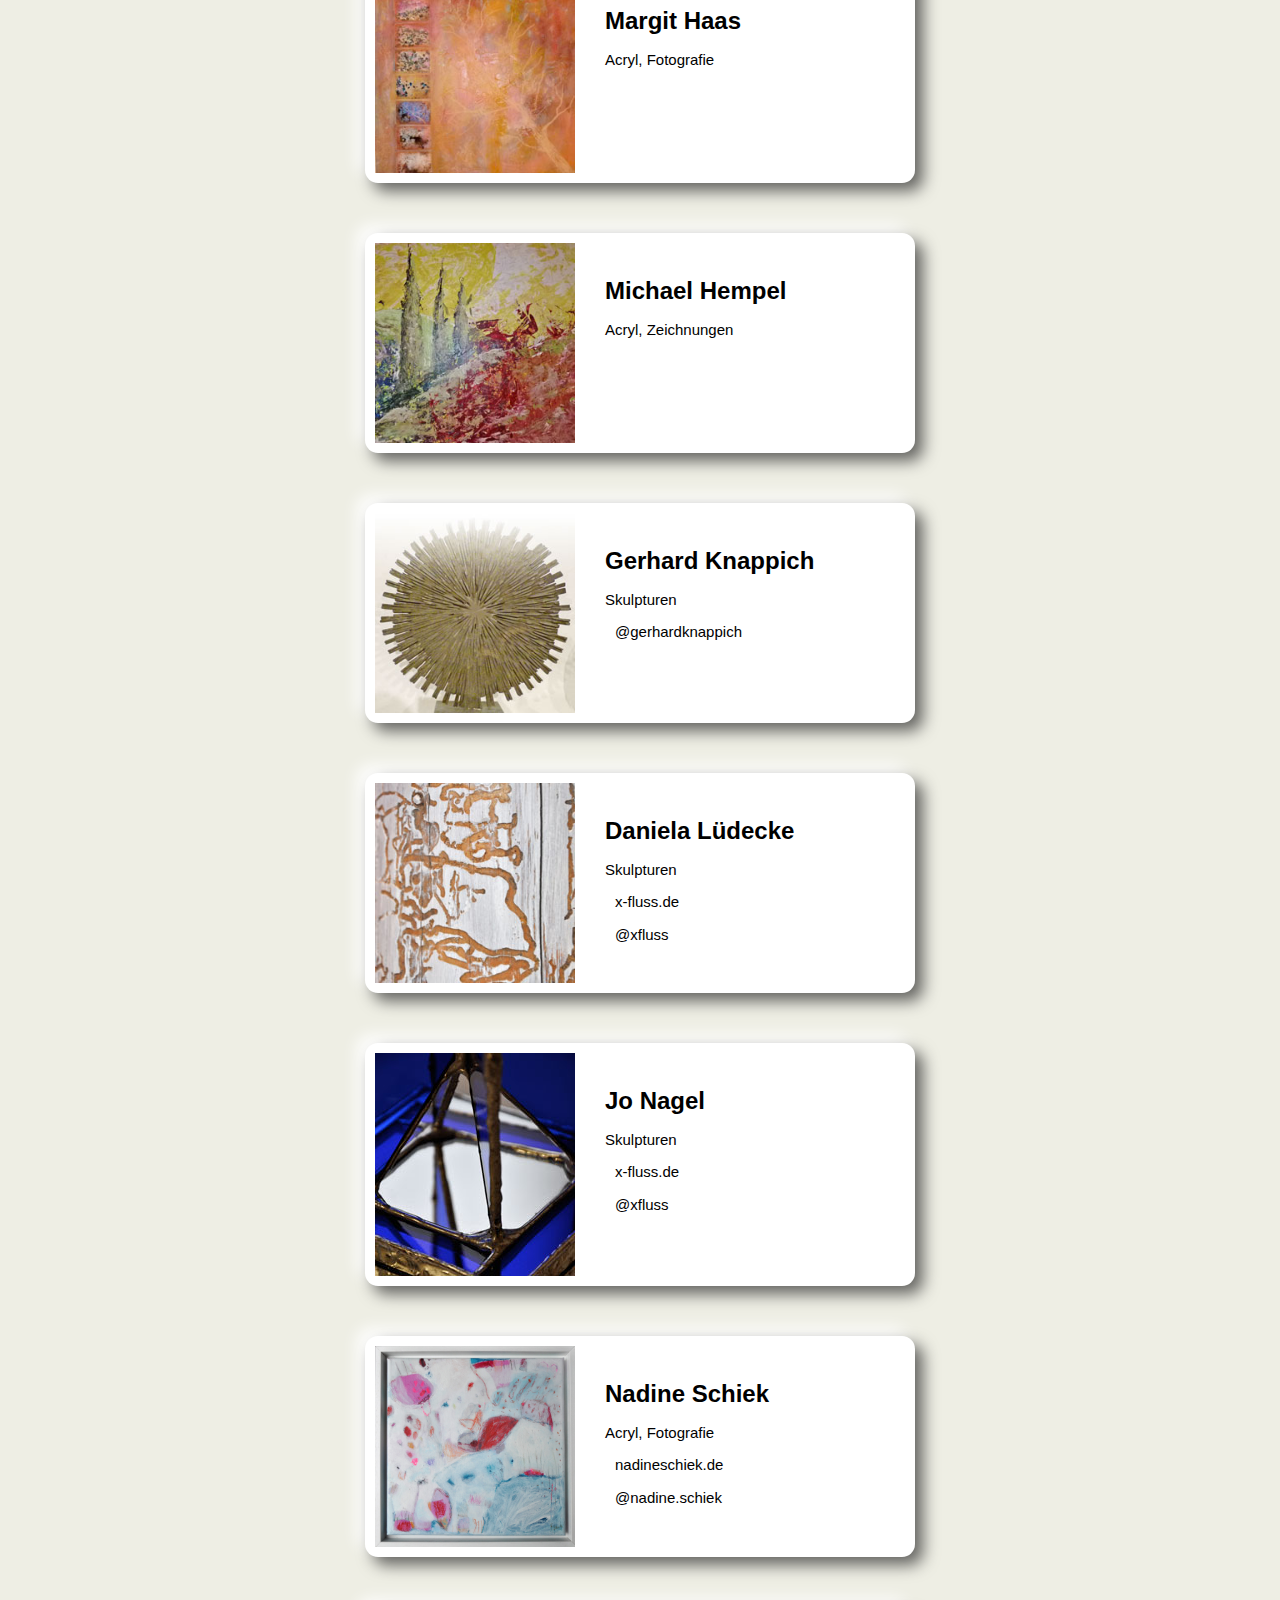
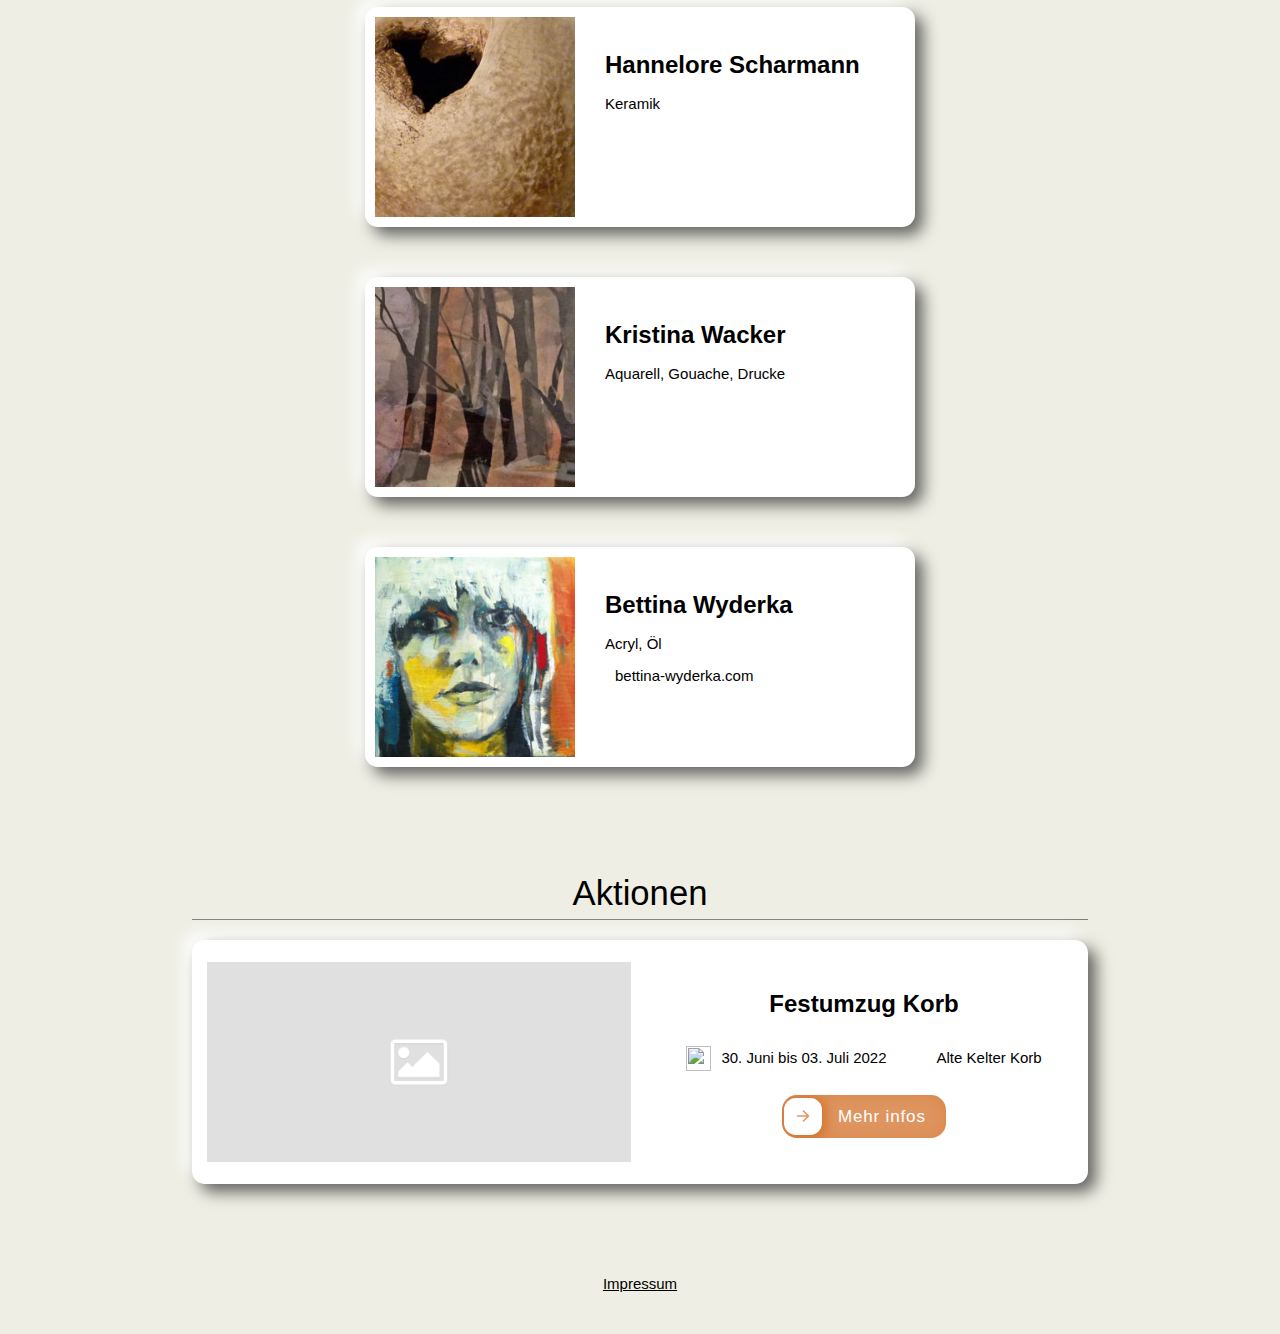
==== commit 0fd78f0c: "add 2024" ====
--- a/index.html
+++ b/index.html
@@ -39,6 +39,35 @@
         </div>
         <!-- Ausstellungen cards -->
         <div class="section-heading">Ausstellungen</div>
+        <!-- 2024 -->
+        <div class="flex-container card">
+            <div class="thumb-container">
+                <img src="img/2024/2024_KAFF_Einlad_Vorderseit.gif" alt="KAFF logo">
+            </div>
+            <div class="container-item">
+                <div class="heading">KAFF 2024: Beziehungskisten</div>
+                <div class="icon-row">
+                    <div class="flex">
+                        <img src="https://cdn-icons-png.flaticon.com/128/2370/2370264.png">
+                        <div>16.11.2024 15-18 Uhr<br>17.11.2024 11-18 Uhr</div>
+                    </div>
+                    <a class="link-button" href="https://goo.gl/maps/zuXbNb7Hev67S79E7">
+                        <object data="https://cdn-icons-png.flaticon.com/512/535/535239.png"></object>
+                        <span class="link-button-text">Alte Kelter Korb</span>
+                    </a>
+                </div>
+                <a class="cssbuttons-io-button" href='ausstellung_2024.html'>
+                    <div class="icon">
+                        <svg height="24" width="24" viewBox="0 0 24 24" xmlns="http://www.w3.org/2000/svg">
+                            <path d="M0 0h24v24H0z" fill="none"></path>
+                            <path d="M16.172 11l-5.364-5.364 1.414-1.414L20 12l-7.778 7.778-1.414-1.414L16.172 13H4v-2z"
+                                fill="currentColor"></path>
+                        </svg>
+                    </div>
+                    Mehr infos
+                </a>
+            </div>
+        </div>
         <!-- 2023 -->
         <div class="flex-container card">
             <div class="thumb-container">
